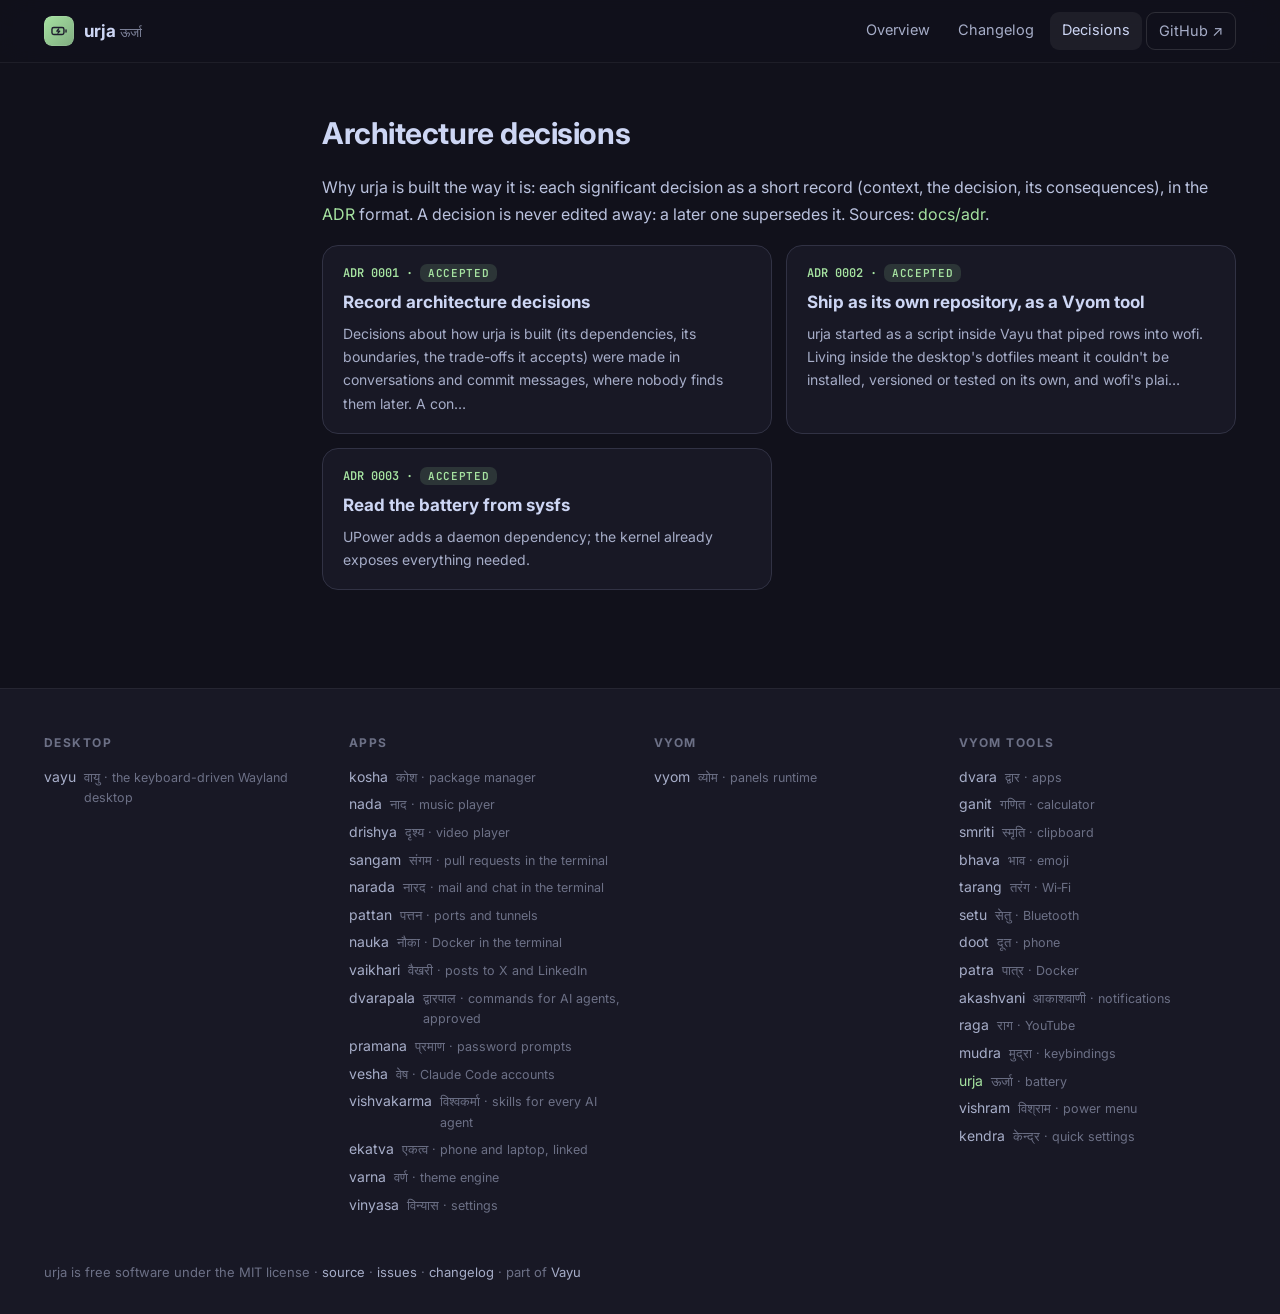
==== docs/adr/index.html @ 75c9372b "New names for five tools: akashvani, vishvakarma, dvarapala, narada, vaikhari suchana is akashvani, " ====
<!doctype html>
<html lang="en">
<head>
<meta charset="utf-8">
<meta name="viewport" content="width=device-width, initial-scale=1">
<title>Decisions · urja</title>
<meta name="description" content="Battery at a glance: charge ring, time left, power draw, health and cycles, power profile, a charge-limit reminder.">
<meta property="og:title" content="Decisions · urja">
<meta property="og:description" content="Battery at a glance: charge ring, time left, power draw, health and cycles, power profile, a charge-limit reminder.">
<meta name="theme-color" content="#11111b">
<link rel="icon" href="../assets/logo.svg" type="image/svg+xml">
<link rel="preconnect" href="https://fonts.googleapis.com">
<link href="https://fonts.googleapis.com/css2?family=Inter:wght@400;500;600;700;800&family=JetBrains+Mono:wght@400;600&display=swap" rel="stylesheet">
<link rel="stylesheet" href="../assets/site.css">
<style>:root{--accent:#a6e3a1;--glow:#a6e3a133}</style>
</head>
<body>
<header class="top"><div class="in">
<a class="brand" href="../index.html"><img src="../assets/logo.svg" alt=""><span>urja <small>ऊर्जा</small></span></a>
<nav><a href="../index.html" class="">Overview</a><a href="../changelog.html" class="">Changelog</a><a href="../adr/index.html" class="on hide">Decisions</a><a class="gh" href="https://github.com/Theyashsawarkar/urja">GitHub ↗</a></nav></div></header>

<div class="wrap"><aside class="toc"></aside><article>
<h2>Architecture decisions</h2><p>Why urja is built the way it is: each significant decision as a short record (context, the decision, its consequences), in the <a href="https://cognitect.com/blog/2011/11/15/documenting-architecture-decisions">ADR</a> format. A decision is never edited away: a later one supersedes it. Sources: <a href="https://github.com/Theyashsawarkar/urja/tree/main/docs/adr">docs/adr</a>.</p><div class="cards"><a class="card" href="0001-record-architecture-decisions.html"><div class="n">ADR 0001 · <span class="status accepted">Accepted</span></div><h3>Record architecture decisions</h3><p>Decisions about how urja is built (its dependencies, its boundaries, the trade-offs it accepts) were made in conversations and commit messages, where nobody finds them later. A con…</p></a><a class="card" href="0002-own-repository-as-a-vyom-tool.html"><div class="n">ADR 0002 · <span class="status accepted">Accepted</span></div><h3>Ship as its own repository, as a Vyom tool</h3><p>urja started as a script inside Vayu that piped rows into wofi. Living inside the desktop&#x27;s dotfiles meant it couldn&#x27;t be installed, versioned or tested on its own, and wofi&#x27;s plai…</p></a><a class="card" href="0003-sysfs-battery.html"><div class="n">ADR 0003 · <span class="status accepted">Accepted</span></div><h3>Read the battery from sysfs</h3><p>UPower adds a daemon dependency; the kernel already exposes everything needed.</p></a></div>
</article></div>
<footer><div class="in"><div><h4>Desktop</h4><a href="https://theyashsawarkar.github.io/vayu/" class="">vayu <span>वायु · the keyboard-driven Wayland desktop</span></a></div><div><h4>Apps</h4><a href="https://theyashsawarkar.github.io/kosha/" class="">kosha <span>कोश · package manager</span></a><a href="https://theyashsawarkar.github.io/nada/" class="">nada <span>नाद · music player</span></a><a href="https://theyashsawarkar.github.io/drishya/" class="">drishya <span>दृश्य · video player</span></a><a href="https://theyashsawarkar.github.io/sangam/" class="">sangam <span>संगम · pull requests in the terminal</span></a><a href="https://theyashsawarkar.github.io/narada/" class="">narada <span>नारद · mail and chat in the terminal</span></a><a href="https://theyashsawarkar.github.io/pattan/" class="">pattan <span>पत्तन · ports and tunnels</span></a><a href="https://theyashsawarkar.github.io/nauka/" class="">nauka <span>नौका · Docker in the terminal</span></a><a href="https://theyashsawarkar.github.io/vaikhari/" class="">vaikhari <span>वैखरी · posts to X and LinkedIn</span></a><a href="https://theyashsawarkar.github.io/dvarapala/" class="">dvarapala <span>द्वारपाल · commands for AI agents, approved</span></a><a href="https://theyashsawarkar.github.io/pramana/" class="">pramana <span>प्रमाण · password prompts</span></a><a href="https://theyashsawarkar.github.io/vesha/" class="">vesha <span>वेष · Claude Code accounts</span></a><a href="https://theyashsawarkar.github.io/vishvakarma/" class="">vishvakarma <span>विश्वकर्मा · skills for every AI agent</span></a><a href="https://theyashsawarkar.github.io/ekatva/" class="">ekatva <span>एकत्व · phone and laptop, linked</span></a><a href="https://theyashsawarkar.github.io/varna/" class="">varna <span>वर्ण · theme engine</span></a><a href="https://theyashsawarkar.github.io/vinyasa/" class="">vinyasa <span>विन्यास · settings</span></a></div><div><h4>Vyom</h4><a href="https://theyashsawarkar.github.io/vyom/" class="">vyom <span>व्योम · panels runtime</span></a></div><div><h4>Vyom tools</h4><a href="https://theyashsawarkar.github.io/dvara/" class="">dvara <span>द्वार · apps</span></a><a href="https://theyashsawarkar.github.io/ganit/" class="">ganit <span>गणित · calculator</span></a><a href="https://theyashsawarkar.github.io/smriti/" class="">smriti <span>स्मृति · clipboard</span></a><a href="https://theyashsawarkar.github.io/bhava/" class="">bhava <span>भाव · emoji</span></a><a href="https://theyashsawarkar.github.io/tarang/" class="">tarang <span>तरंग · Wi‑Fi</span></a><a href="https://theyashsawarkar.github.io/setu/" class="">setu <span>सेतु · Bluetooth</span></a><a href="https://theyashsawarkar.github.io/doot/" class="">doot <span>दूत · phone</span></a><a href="https://theyashsawarkar.github.io/patra/" class="">patra <span>पात्र · Docker</span></a><a href="https://theyashsawarkar.github.io/akashvani/" class="">akashvani <span>आकाशवाणी · notifications</span></a><a href="https://theyashsawarkar.github.io/raga/" class="">raga <span>राग · YouTube</span></a><a href="https://theyashsawarkar.github.io/mudra/" class="">mudra <span>मुद्रा · keybindings</span></a><a href="https://theyashsawarkar.github.io/urja/" class="me">urja <span>ऊर्जा · battery</span></a><a href="https://theyashsawarkar.github.io/vishram/" class="">vishram <span>विश्राम · power menu</span></a><a href="https://theyashsawarkar.github.io/kendra/" class="">kendra <span>केन्द्र · quick settings</span></a></div></div>
<div class="bottom">urja is free software under the MIT license · <a href="https://github.com/Theyashsawarkar/urja">source</a> · <a href="https://github.com/Theyashsawarkar/urja/issues">issues</a> · <a href="../changelog.html">changelog</a> · part of <a href="https://theyashsawarkar.github.io/vayu/">Vayu</a></div></footer>
<script>
document.querySelectorAll('pre.code').forEach(p=>{const b=document.createElement('button');b.className='copy';b.textContent='Copy';
b.onclick=()=>{navigator.clipboard.writeText(p.innerText.replace(/^Copy/,'')).then(()=>{b.textContent='Copied';setTimeout(()=>b.textContent='Copy',1200)})};p.appendChild(b)});
const links=[...document.querySelectorAll('.toc a')];if(links.length){const hs=links.map(a=>document.getElementById(a.hash.slice(1))).filter(Boolean);
const on=()=>{let cur=hs[0];for(const h of hs){if(h.getBoundingClientRect().top<120)cur=h}links.forEach(a=>a.classList.toggle('on',cur&&a.hash==='#'+cur.id))};
addEventListener('scroll',on,{passive:true});on()}
</script>
</body>
</html>
---- docs/assets/site.css ----
:root{--crust:#11111b;--mantle:#181825;--base:#1e1e2e;--s0:#313244;--s1:#45475a;--ov0:#6c7086;--ov1:#7f849c;
--sub0:#a6adc8;--sub1:#bac2de;--text:#cdd6f4;--mauve:#cba6f7;--green:#a6e3a1;--peach:#fab387;--red:#f38ba8;--blue:#89b4fa;
--ui:"Inter","Segoe UI",system-ui,sans-serif;--mono:"JetBrains Mono","JetBrainsMono Nerd Font",ui-monospace,monospace}
*{box-sizing:border-box}html{scroll-behavior:smooth;scroll-padding-top:76px}
body{margin:0;background:var(--crust);color:var(--text);font:16px/1.65 var(--ui);-webkit-font-smoothing:antialiased}
a{color:var(--accent);text-decoration:none}a:hover{text-decoration:underline}
code{font:.86em var(--mono);background:rgba(255,255,255,.06);border:1px solid rgba(255,255,255,.07);padding:.12em .4em;border-radius:6px;color:var(--sub1)}
img{max-width:100%;height:auto}
/* nav */
.top{position:sticky;top:0;z-index:20;backdrop-filter:blur(18px) saturate(1.4);-webkit-backdrop-filter:blur(18px) saturate(1.4);
background:rgba(17,17,27,.72);border-bottom:1px solid rgba(255,255,255,.06)}
.top .in{max-width:1240px;margin:0 auto;padding:12px 24px;display:flex;align-items:center;gap:22px}
.brand{display:flex;align-items:center;gap:10px;font-weight:700;font-size:17px;color:var(--text)}
.brand img{width:30px;height:30px;border-radius:8px}.brand small{font-weight:500;color:var(--ov1);font-size:13px}
.top nav{display:flex;gap:4px;margin-left:auto;flex-wrap:wrap}
.top nav a{color:var(--sub0);padding:6px 12px;border-radius:9px;font-size:14.5px}
.top nav a:hover,.top nav a.on{background:rgba(255,255,255,.06);color:var(--text);text-decoration:none}
.top nav a.gh{border:1px solid rgba(255,255,255,.12)}
/* hero */
.hero{position:relative;overflow:hidden;border-bottom:1px solid rgba(255,255,255,.05)}
.hero:before{content:"";position:absolute;inset:-40% -10% auto;height:640px;
background:radial-gradient(600px 300px at 20% 30%,var(--glow),transparent 70%),radial-gradient(500px 300px at 85% 10%,rgba(137,180,250,.18),transparent 70%);pointer-events:none}
.hero .in{position:relative;max-width:1240px;margin:0 auto;padding:72px 24px 56px;display:grid;grid-template-columns:minmax(0,1fr) auto;gap:40px;align-items:center}
.eyebrow{font:600 13px var(--mono);letter-spacing:.14em;text-transform:uppercase;color:var(--accent)}
.hero h1{font-size:clamp(40px,6vw,64px);line-height:1.04;margin:12px 0 6px;letter-spacing:-.03em}
.hero .sa{font-size:22px;color:var(--accent);margin-bottom:18px}.hero .sa span{color:var(--ov1)}
.hero p.lead{font-size:19px;color:var(--sub0);max-width:720px;margin:0 0 26px}
.cta{display:flex;gap:10px;flex-wrap:wrap}
.btn{display:inline-flex;align-items:center;gap:8px;padding:11px 18px;border-radius:12px;font-weight:600;font-size:15px;border:1px solid rgba(255,255,255,.12);color:var(--text);background:rgba(255,255,255,.04)}
.btn:hover{text-decoration:none;background:rgba(255,255,255,.08)}
.btn.primary{background:var(--accent);color:var(--crust);border-color:transparent}.btn.primary:hover{filter:brightness(1.06)}
.hero .logo{width:180px;height:180px;filter:drop-shadow(0 24px 48px var(--glow))}
.meta{display:flex;gap:18px;flex-wrap:wrap;margin-top:22px;color:var(--ov1);font-size:14px}.meta b{color:var(--sub1);font-weight:600}
/* layout */
.wrap{max-width:1240px;margin:0 auto;padding:40px 24px 80px;display:grid;grid-template-columns:230px minmax(0,1fr);gap:48px}
.toc{position:sticky;top:84px;align-self:start;max-height:calc(100vh - 100px);overflow:auto;font-size:14px;padding-right:6px}
.toc b{display:block;font-size:11.5px;letter-spacing:.12em;text-transform:uppercase;color:var(--ov0);margin:0 0 10px}
.toc a{display:block;color:var(--sub0);padding:4px 10px;border-left:2px solid var(--s0)}
.toc a.l3{padding-left:22px;font-size:13px;color:var(--ov1)}
.toc a:hover,.toc a.on{color:var(--text);border-left-color:var(--accent);text-decoration:none}
article{min-width:0}
article h2{font-size:30px;letter-spacing:-.015em;margin:56px 0 14px;padding-top:6px}
article h2:first-child{margin-top:0}
article h3{font-size:20px;margin:34px 0 10px}article h4{font-size:16px;margin:24px 0 8px;color:var(--sub1)}
article p,article li{color:var(--sub1)}
article .anchor{opacity:0;margin-left:-22px;width:22px;display:inline-block;color:var(--ov0)}
article h2:hover .anchor,article h3:hover .anchor{opacity:1;text-decoration:none}
article ul,article ol{padding-left:22px}article li{margin:5px 0}
article img{border-radius:14px;border:1px solid rgba(255,255,255,.07)}
article p[align=center]{text-align:center}article p[align=center] img{margin:6px 0}
article blockquote{margin:22px 0;padding:14px 20px;border-left:3px solid var(--accent);background:rgba(255,255,255,.03);border-radius:0 12px 12px 0}
article blockquote p{margin:0;color:var(--sub0);font-style:italic}
pre.code{position:relative;background:var(--mantle);border:1px solid var(--s0);border-radius:14px;padding:16px 18px;overflow:auto;font:13.5px/1.6 var(--mono);color:var(--sub1)}
pre.code code{background:none;border:0;padding:0;font-size:inherit;color:inherit}
pre.code .copy{position:absolute;top:8px;right:8px;font:600 11px var(--ui);padding:4px 9px;border-radius:7px;border:1px solid var(--s1);background:var(--base);color:var(--sub0);cursor:pointer;opacity:0;transition:.15s}
pre.code:hover .copy{opacity:1}
.table{overflow:auto;margin:16px 0;border:1px solid var(--s0);border-radius:14px}
table{border-collapse:collapse;width:100%;font-size:14.5px}
th{text-align:left;background:var(--mantle);color:var(--sub1);font-weight:600;padding:10px 14px;border-bottom:1px solid var(--s0)}
td{padding:9px 14px;border-bottom:1px solid rgba(49,50,68,.6);color:var(--sub1);vertical-align:top}tr:last-child td{border-bottom:0}
td code{white-space:nowrap}
/* changelog */
.release{position:relative;padding:0 0 8px 28px;border-left:2px solid var(--s0);margin-left:6px}
.release:before{content:"";position:absolute;left:-7px;top:10px;width:12px;height:12px;border-radius:50%;background:var(--accent);box-shadow:0 0 0 4px var(--crust)}
.release h2{margin-top:0;font-size:24px}.release h2 .date{font:500 14px var(--mono);color:var(--ov1);margin-left:10px}
.release .tag{font:600 12px var(--mono);padding:2px 8px;border-radius:7px;background:rgba(255,255,255,.06);color:var(--accent);margin-left:8px;vertical-align:3px}
/* adr */
.cards{display:grid;grid-template-columns:repeat(auto-fill,minmax(300px,1fr));gap:14px;margin:18px 0}
.card{display:block;background:var(--mantle);border:1px solid var(--s0);border-radius:16px;padding:18px 20px;color:var(--text)}
.card:hover{border-color:var(--accent);text-decoration:none;transform:translateY(-1px)}
.card .n{font:600 12px var(--mono);color:var(--accent)}.card h3{margin:6px 0 6px;font-size:17px}.card p{margin:0;color:var(--sub0);font-size:14px}
.status{display:inline-block;font:600 11px var(--mono);padding:2px 8px;border-radius:7px;background:rgba(166,227,161,.14);color:var(--green);text-transform:uppercase;letter-spacing:.06em}
.status.superseded,.status.deprecated{background:rgba(250,179,135,.14);color:var(--peach)}.status.proposed{background:rgba(137,180,250,.14);color:var(--blue)}
/* footer */
footer{border-top:1px solid rgba(255,255,255,.06);background:var(--mantle)}
footer .in{max-width:1240px;margin:0 auto;padding:44px 24px;display:grid;grid-template-columns:repeat(auto-fit,minmax(200px,1fr));gap:28px}
footer h4{margin:0 0 10px;font-size:12px;letter-spacing:.12em;text-transform:uppercase;color:var(--ov0)}
footer a{display:flex;gap:8px;align-items:baseline;color:var(--sub0);font-size:14px;padding:2px 0}footer a span{color:var(--ov0);font-size:12.5px}
footer a.me{color:var(--accent)}
footer .bottom{max-width:1240px;margin:0 auto;padding:0 24px 30px;color:var(--ov0);font-size:13px}
footer .bottom a{display:inline;padding:0;font-size:13px}
@media(max-width:900px){.wrap{grid-template-columns:1fr}.toc{display:none}.hero .in{grid-template-columns:1fr}.hero .logo{width:110px;height:110px;order:-1}
.top nav a:not(.gh){padding:6px 8px}}
@media(max-width:560px){.top nav a.hide{display:none}.hero .in{padding:44px 16px 36px}.wrap{padding:28px 16px 60px}}
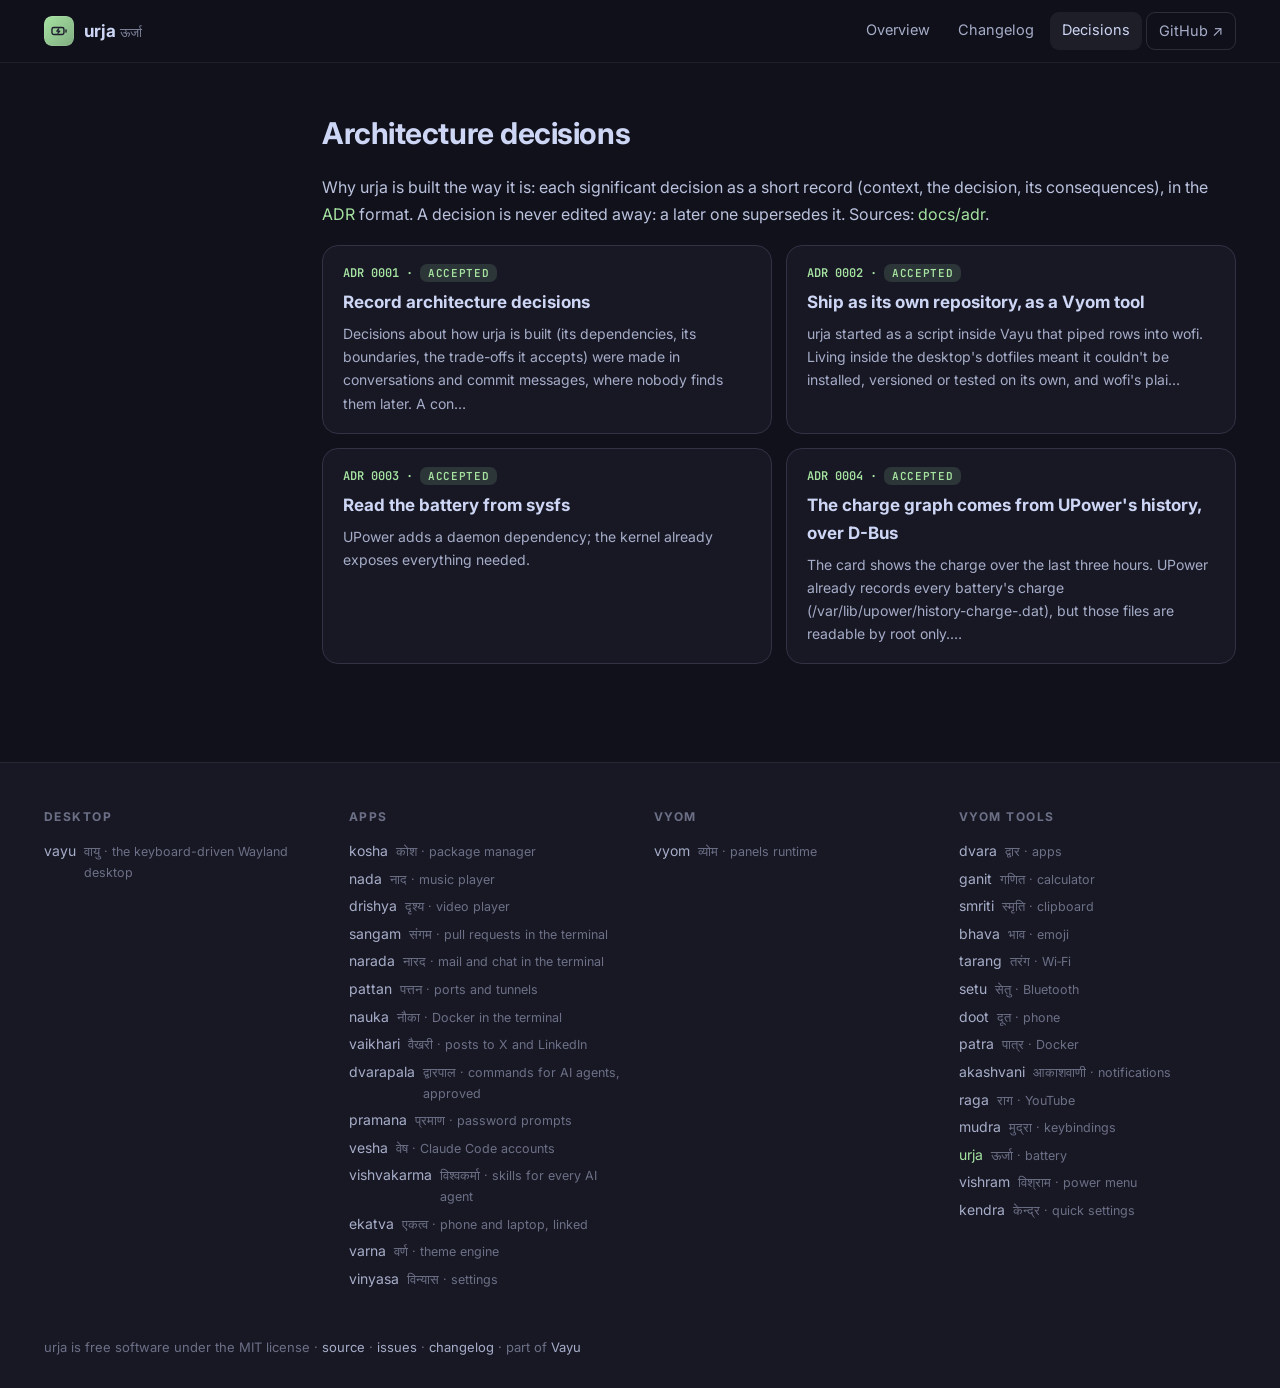
==== commit e3f846b6: "v0.2.0: redesign for Vyom 0.6.0 - **Time to full or time left is the headline**, next to a bigger ch" ====
--- a/docs/adr/index.html
+++ b/docs/adr/index.html
@@ -20,7 +20,7 @@
 <nav><a href="../index.html" class="">Overview</a><a href="../changelog.html" class="">Changelog</a><a href="../adr/index.html" class="on hide">Decisions</a><a class="gh" href="https://github.com/Theyashsawarkar/urja">GitHub ↗</a></nav></div></header>
 
 <div class="wrap"><aside class="toc"></aside><article>
-<h2>Architecture decisions</h2><p>Why urja is built the way it is: each significant decision as a short record (context, the decision, its consequences), in the <a href="https://cognitect.com/blog/2011/11/15/documenting-architecture-decisions">ADR</a> format. A decision is never edited away: a later one supersedes it. Sources: <a href="https://github.com/Theyashsawarkar/urja/tree/main/docs/adr">docs/adr</a>.</p><div class="cards"><a class="card" href="0001-record-architecture-decisions.html"><div class="n">ADR 0001 · <span class="status accepted">Accepted</span></div><h3>Record architecture decisions</h3><p>Decisions about how urja is built (its dependencies, its boundaries, the trade-offs it accepts) were made in conversations and commit messages, where nobody finds them later. A con…</p></a><a class="card" href="0002-own-repository-as-a-vyom-tool.html"><div class="n">ADR 0002 · <span class="status accepted">Accepted</span></div><h3>Ship as its own repository, as a Vyom tool</h3><p>urja started as a script inside Vayu that piped rows into wofi. Living inside the desktop&#x27;s dotfiles meant it couldn&#x27;t be installed, versioned or tested on its own, and wofi&#x27;s plai…</p></a><a class="card" href="0003-sysfs-battery.html"><div class="n">ADR 0003 · <span class="status accepted">Accepted</span></div><h3>Read the battery from sysfs</h3><p>UPower adds a daemon dependency; the kernel already exposes everything needed.</p></a></div>
+<h2>Architecture decisions</h2><p>Why urja is built the way it is: each significant decision as a short record (context, the decision, its consequences), in the <a href="https://cognitect.com/blog/2011/11/15/documenting-architecture-decisions">ADR</a> format. A decision is never edited away: a later one supersedes it. Sources: <a href="https://github.com/Theyashsawarkar/urja/tree/main/docs/adr">docs/adr</a>.</p><div class="cards"><a class="card" href="0001-record-architecture-decisions.html"><div class="n">ADR 0001 · <span class="status accepted">Accepted</span></div><h3>Record architecture decisions</h3><p>Decisions about how urja is built (its dependencies, its boundaries, the trade-offs it accepts) were made in conversations and commit messages, where nobody finds them later. A con…</p></a><a class="card" href="0002-own-repository-as-a-vyom-tool.html"><div class="n">ADR 0002 · <span class="status accepted">Accepted</span></div><h3>Ship as its own repository, as a Vyom tool</h3><p>urja started as a script inside Vayu that piped rows into wofi. Living inside the desktop&#x27;s dotfiles meant it couldn&#x27;t be installed, versioned or tested on its own, and wofi&#x27;s plai…</p></a><a class="card" href="0003-sysfs-battery.html"><div class="n">ADR 0003 · <span class="status accepted">Accepted</span></div><h3>Read the battery from sysfs</h3><p>UPower adds a daemon dependency; the kernel already exposes everything needed.</p></a><a class="card" href="0004-charge-history-from-upower.html"><div class="n">ADR 0004 · <span class="status accepted">Accepted</span></div><h3>The charge graph comes from UPower&#x27;s history, over D-Bus</h3><p>The card shows the charge over the last three hours. UPower already records every battery&#x27;s charge (/var/lib/upower/history-charge-.dat), but those files are readable by root only.…</p></a></div>
 </article></div>
 <footer><div class="in"><div><h4>Desktop</h4><a href="https://theyashsawarkar.github.io/vayu/" class="">vayu <span>वायु · the keyboard-driven Wayland desktop</span></a></div><div><h4>Apps</h4><a href="https://theyashsawarkar.github.io/kosha/" class="">kosha <span>कोश · package manager</span></a><a href="https://theyashsawarkar.github.io/nada/" class="">nada <span>नाद · music player</span></a><a href="https://theyashsawarkar.github.io/drishya/" class="">drishya <span>दृश्य · video player</span></a><a href="https://theyashsawarkar.github.io/sangam/" class="">sangam <span>संगम · pull requests in the terminal</span></a><a href="https://theyashsawarkar.github.io/narada/" class="">narada <span>नारद · mail and chat in the terminal</span></a><a href="https://theyashsawarkar.github.io/pattan/" class="">pattan <span>पत्तन · ports and tunnels</span></a><a href="https://theyashsawarkar.github.io/nauka/" class="">nauka <span>नौका · Docker in the terminal</span></a><a href="https://theyashsawarkar.github.io/vaikhari/" class="">vaikhari <span>वैखरी · posts to X and LinkedIn</span></a><a href="https://theyashsawarkar.github.io/dvarapala/" class="">dvarapala <span>द्वारपाल · commands for AI agents, approved</span></a><a href="https://theyashsawarkar.github.io/pramana/" class="">pramana <span>प्रमाण · password prompts</span></a><a href="https://theyashsawarkar.github.io/vesha/" class="">vesha <span>वेष · Claude Code accounts</span></a><a href="https://theyashsawarkar.github.io/vishvakarma/" class="">vishvakarma <span>विश्वकर्मा · skills for every AI agent</span></a><a href="https://theyashsawarkar.github.io/ekatva/" class="">ekatva <span>एकत्व · phone and laptop, linked</span></a><a href="https://theyashsawarkar.github.io/varna/" class="">varna <span>वर्ण · theme engine</span></a><a href="https://theyashsawarkar.github.io/vinyasa/" class="">vinyasa <span>विन्यास · settings</span></a></div><div><h4>Vyom</h4><a href="https://theyashsawarkar.github.io/vyom/" class="">vyom <span>व्योम · panels runtime</span></a></div><div><h4>Vyom tools</h4><a href="https://theyashsawarkar.github.io/dvara/" class="">dvara <span>द्वार · apps</span></a><a href="https://theyashsawarkar.github.io/ganit/" class="">ganit <span>गणित · calculator</span></a><a href="https://theyashsawarkar.github.io/smriti/" class="">smriti <span>स्मृति · clipboard</span></a><a href="https://theyashsawarkar.github.io/bhava/" class="">bhava <span>भाव · emoji</span></a><a href="https://theyashsawarkar.github.io/tarang/" class="">tarang <span>तरंग · Wi‑Fi</span></a><a href="https://theyashsawarkar.github.io/setu/" class="">setu <span>सेतु · Bluetooth</span></a><a href="https://theyashsawarkar.github.io/doot/" class="">doot <span>दूत · phone</span></a><a href="https://theyashsawarkar.github.io/patra/" class="">patra <span>पात्र · Docker</span></a><a href="https://theyashsawarkar.github.io/akashvani/" class="">akashvani <span>आकाशवाणी · notifications</span></a><a href="https://theyashsawarkar.github.io/raga/" class="">raga <span>राग · YouTube</span></a><a href="https://theyashsawarkar.github.io/mudra/" class="">mudra <span>मुद्रा · keybindings</span></a><a href="https://theyashsawarkar.github.io/urja/" class="me">urja <span>ऊर्जा · battery</span></a><a href="https://theyashsawarkar.github.io/vishram/" class="">vishram <span>विश्राम · power menu</span></a><a href="https://theyashsawarkar.github.io/kendra/" class="">kendra <span>केन्द्र · quick settings</span></a></div></div>
 <div class="bottom">urja is free software under the MIT license · <a href="https://github.com/Theyashsawarkar/urja">source</a> · <a href="https://github.com/Theyashsawarkar/urja/issues">issues</a> · <a href="../changelog.html">changelog</a> · part of <a href="https://theyashsawarkar.github.io/vayu/">Vayu</a></div></footer>
--- a/docs/assets/site.css
+++ b/docs/assets/site.css
@@ -24,6 +24,7 @@
 .eyebrow{font:600 13px var(--mono);letter-spacing:.14em;text-transform:uppercase;color:var(--accent)}
 .hero h1{font-size:clamp(40px,6vw,64px);line-height:1.04;margin:12px 0 6px;letter-spacing:-.03em}
 .hero .sa{font-size:22px;color:var(--accent);margin-bottom:18px}.hero .sa span{color:var(--ov1)}
+.hero .shloka{margin:0 0 26px;padding-left:16px;border-left:3px solid var(--accent);max-width:720px}.hero .shloka p{margin:0 0 6px;font-size:18px;line-height:1.6;color:var(--text)}.hero .shloka figcaption{font-size:14px;color:var(--sub0)}.hero .shloka cite{color:var(--ov1);font-style:normal;white-space:nowrap}
 .hero p.lead{font-size:19px;color:var(--sub0);max-width:720px;margin:0 0 26px}
 .cta{display:flex;gap:10px;flex-wrap:wrap}
 .btn{display:inline-flex;align-items:center;gap:8px;padding:11px 18px;border-radius:12px;font-weight:600;font-size:15px;border:1px solid rgba(255,255,255,.12);color:var(--text);background:rgba(255,255,255,.04)}
@@ -48,7 +49,7 @@
 article ul,article ol{padding-left:22px}article li{margin:5px 0}
 article img{border-radius:14px;border:1px solid rgba(255,255,255,.07)}
 article p[align=center]{text-align:center}article p[align=center] img{margin:6px 0}
-article blockquote{margin:22px 0;padding:14px 20px;border-left:3px solid var(--accent);background:rgba(255,255,255,.03);border-radius:0 12px 12px 0}
+article blockquote{margin:22px 0;padding:14px 20px;border-left:3px solid var(--accent);background:rgba(255,255,255,.03);border-radius:12px}
 article blockquote p{margin:0;color:var(--sub0);font-style:italic}
 pre.code{position:relative;background:var(--mantle);border:1px solid var(--s0);border-radius:14px;padding:16px 18px;overflow:auto;font:13.5px/1.6 var(--mono);color:var(--sub1)}
 pre.code code{background:none;border:0;padding:0;font-size:inherit;color:inherit}
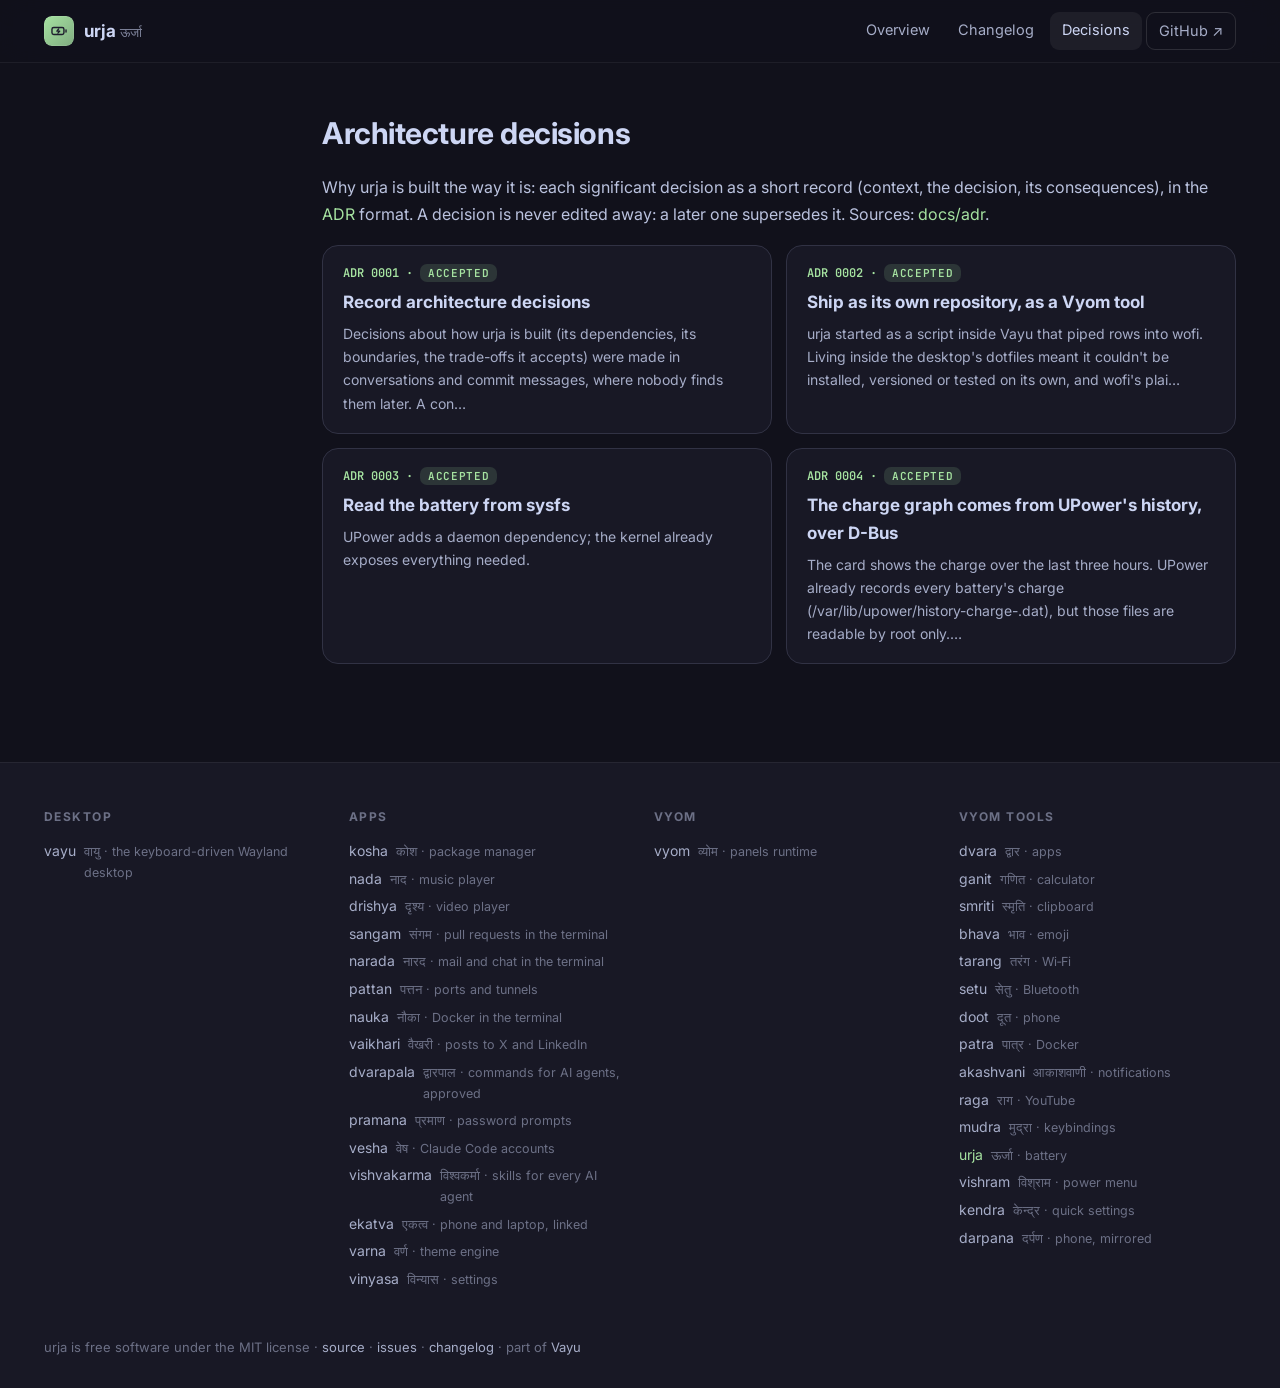
==== commit 41aee8a6: "Website: Darpaṇa joins the family list Co-Authored-By: Claude Opus 5.5 <noreply@anthropic.com>" ====
--- a/docs/adr/index.html
+++ b/docs/adr/index.html
@@ -22,7 +22,7 @@
 <div class="wrap"><aside class="toc"></aside><article>
 <h2>Architecture decisions</h2><p>Why urja is built the way it is: each significant decision as a short record (context, the decision, its consequences), in the <a href="https://cognitect.com/blog/2011/11/15/documenting-architecture-decisions">ADR</a> format. A decision is never edited away: a later one supersedes it. Sources: <a href="https://github.com/Theyashsawarkar/urja/tree/main/docs/adr">docs/adr</a>.</p><div class="cards"><a class="card" href="0001-record-architecture-decisions.html"><div class="n">ADR 0001 · <span class="status accepted">Accepted</span></div><h3>Record architecture decisions</h3><p>Decisions about how urja is built (its dependencies, its boundaries, the trade-offs it accepts) were made in conversations and commit messages, where nobody finds them later. A con…</p></a><a class="card" href="0002-own-repository-as-a-vyom-tool.html"><div class="n">ADR 0002 · <span class="status accepted">Accepted</span></div><h3>Ship as its own repository, as a Vyom tool</h3><p>urja started as a script inside Vayu that piped rows into wofi. Living inside the desktop&#x27;s dotfiles meant it couldn&#x27;t be installed, versioned or tested on its own, and wofi&#x27;s plai…</p></a><a class="card" href="0003-sysfs-battery.html"><div class="n">ADR 0003 · <span class="status accepted">Accepted</span></div><h3>Read the battery from sysfs</h3><p>UPower adds a daemon dependency; the kernel already exposes everything needed.</p></a><a class="card" href="0004-charge-history-from-upower.html"><div class="n">ADR 0004 · <span class="status accepted">Accepted</span></div><h3>The charge graph comes from UPower&#x27;s history, over D-Bus</h3><p>The card shows the charge over the last three hours. UPower already records every battery&#x27;s charge (/var/lib/upower/history-charge-.dat), but those files are readable by root only.…</p></a></div>
 </article></div>
-<footer><div class="in"><div><h4>Desktop</h4><a href="https://theyashsawarkar.github.io/vayu/" class="">vayu <span>वायु · the keyboard-driven Wayland desktop</span></a></div><div><h4>Apps</h4><a href="https://theyashsawarkar.github.io/kosha/" class="">kosha <span>कोश · package manager</span></a><a href="https://theyashsawarkar.github.io/nada/" class="">nada <span>नाद · music player</span></a><a href="https://theyashsawarkar.github.io/drishya/" class="">drishya <span>दृश्य · video player</span></a><a href="https://theyashsawarkar.github.io/sangam/" class="">sangam <span>संगम · pull requests in the terminal</span></a><a href="https://theyashsawarkar.github.io/narada/" class="">narada <span>नारद · mail and chat in the terminal</span></a><a href="https://theyashsawarkar.github.io/pattan/" class="">pattan <span>पत्तन · ports and tunnels</span></a><a href="https://theyashsawarkar.github.io/nauka/" class="">nauka <span>नौका · Docker in the terminal</span></a><a href="https://theyashsawarkar.github.io/vaikhari/" class="">vaikhari <span>वैखरी · posts to X and LinkedIn</span></a><a href="https://theyashsawarkar.github.io/dvarapala/" class="">dvarapala <span>द्वारपाल · commands for AI agents, approved</span></a><a href="https://theyashsawarkar.github.io/pramana/" class="">pramana <span>प्रमाण · password prompts</span></a><a href="https://theyashsawarkar.github.io/vesha/" class="">vesha <span>वेष · Claude Code accounts</span></a><a href="https://theyashsawarkar.github.io/vishvakarma/" class="">vishvakarma <span>विश्वकर्मा · skills for every AI agent</span></a><a href="https://theyashsawarkar.github.io/ekatva/" class="">ekatva <span>एकत्व · phone and laptop, linked</span></a><a href="https://theyashsawarkar.github.io/varna/" class="">varna <span>वर्ण · theme engine</span></a><a href="https://theyashsawarkar.github.io/vinyasa/" class="">vinyasa <span>विन्यास · settings</span></a></div><div><h4>Vyom</h4><a href="https://theyashsawarkar.github.io/vyom/" class="">vyom <span>व्योम · panels runtime</span></a></div><div><h4>Vyom tools</h4><a href="https://theyashsawarkar.github.io/dvara/" class="">dvara <span>द्वार · apps</span></a><a href="https://theyashsawarkar.github.io/ganit/" class="">ganit <span>गणित · calculator</span></a><a href="https://theyashsawarkar.github.io/smriti/" class="">smriti <span>स्मृति · clipboard</span></a><a href="https://theyashsawarkar.github.io/bhava/" class="">bhava <span>भाव · emoji</span></a><a href="https://theyashsawarkar.github.io/tarang/" class="">tarang <span>तरंग · Wi‑Fi</span></a><a href="https://theyashsawarkar.github.io/setu/" class="">setu <span>सेतु · Bluetooth</span></a><a href="https://theyashsawarkar.github.io/doot/" class="">doot <span>दूत · phone</span></a><a href="https://theyashsawarkar.github.io/patra/" class="">patra <span>पात्र · Docker</span></a><a href="https://theyashsawarkar.github.io/akashvani/" class="">akashvani <span>आकाशवाणी · notifications</span></a><a href="https://theyashsawarkar.github.io/raga/" class="">raga <span>राग · YouTube</span></a><a href="https://theyashsawarkar.github.io/mudra/" class="">mudra <span>मुद्रा · keybindings</span></a><a href="https://theyashsawarkar.github.io/urja/" class="me">urja <span>ऊर्जा · battery</span></a><a href="https://theyashsawarkar.github.io/vishram/" class="">vishram <span>विश्राम · power menu</span></a><a href="https://theyashsawarkar.github.io/kendra/" class="">kendra <span>केन्द्र · quick settings</span></a></div></div>
+<footer><div class="in"><div><h4>Desktop</h4><a href="https://theyashsawarkar.github.io/vayu/" class="">vayu <span>वायु · the keyboard-driven Wayland desktop</span></a></div><div><h4>Apps</h4><a href="https://theyashsawarkar.github.io/kosha/" class="">kosha <span>कोश · package manager</span></a><a href="https://theyashsawarkar.github.io/nada/" class="">nada <span>नाद · music player</span></a><a href="https://theyashsawarkar.github.io/drishya/" class="">drishya <span>दृश्य · video player</span></a><a href="https://theyashsawarkar.github.io/sangam/" class="">sangam <span>संगम · pull requests in the terminal</span></a><a href="https://theyashsawarkar.github.io/narada/" class="">narada <span>नारद · mail and chat in the terminal</span></a><a href="https://theyashsawarkar.github.io/pattan/" class="">pattan <span>पत्तन · ports and tunnels</span></a><a href="https://theyashsawarkar.github.io/nauka/" class="">nauka <span>नौका · Docker in the terminal</span></a><a href="https://theyashsawarkar.github.io/vaikhari/" class="">vaikhari <span>वैखरी · posts to X and LinkedIn</span></a><a href="https://theyashsawarkar.github.io/dvarapala/" class="">dvarapala <span>द्वारपाल · commands for AI agents, approved</span></a><a href="https://theyashsawarkar.github.io/pramana/" class="">pramana <span>प्रमाण · password prompts</span></a><a href="https://theyashsawarkar.github.io/vesha/" class="">vesha <span>वेष · Claude Code accounts</span></a><a href="https://theyashsawarkar.github.io/vishvakarma/" class="">vishvakarma <span>विश्वकर्मा · skills for every AI agent</span></a><a href="https://theyashsawarkar.github.io/ekatva/" class="">ekatva <span>एकत्व · phone and laptop, linked</span></a><a href="https://theyashsawarkar.github.io/varna/" class="">varna <span>वर्ण · theme engine</span></a><a href="https://theyashsawarkar.github.io/vinyasa/" class="">vinyasa <span>विन्यास · settings</span></a></div><div><h4>Vyom</h4><a href="https://theyashsawarkar.github.io/vyom/" class="">vyom <span>व्योम · panels runtime</span></a></div><div><h4>Vyom tools</h4><a href="https://theyashsawarkar.github.io/dvara/" class="">dvara <span>द्वार · apps</span></a><a href="https://theyashsawarkar.github.io/ganit/" class="">ganit <span>गणित · calculator</span></a><a href="https://theyashsawarkar.github.io/smriti/" class="">smriti <span>स्मृति · clipboard</span></a><a href="https://theyashsawarkar.github.io/bhava/" class="">bhava <span>भाव · emoji</span></a><a href="https://theyashsawarkar.github.io/tarang/" class="">tarang <span>तरंग · Wi‑Fi</span></a><a href="https://theyashsawarkar.github.io/setu/" class="">setu <span>सेतु · Bluetooth</span></a><a href="https://theyashsawarkar.github.io/doot/" class="">doot <span>दूत · phone</span></a><a href="https://theyashsawarkar.github.io/patra/" class="">patra <span>पात्र · Docker</span></a><a href="https://theyashsawarkar.github.io/akashvani/" class="">akashvani <span>आकाशवाणी · notifications</span></a><a href="https://theyashsawarkar.github.io/raga/" class="">raga <span>राग · YouTube</span></a><a href="https://theyashsawarkar.github.io/mudra/" class="">mudra <span>मुद्रा · keybindings</span></a><a href="https://theyashsawarkar.github.io/urja/" class="me">urja <span>ऊर्जा · battery</span></a><a href="https://theyashsawarkar.github.io/vishram/" class="">vishram <span>विश्राम · power menu</span></a><a href="https://theyashsawarkar.github.io/kendra/" class="">kendra <span>केन्द्र · quick settings</span></a><a href="https://theyashsawarkar.github.io/darpana/" class="">darpana <span>दर्पण · phone, mirrored</span></a></div></div>
 <div class="bottom">urja is free software under the MIT license · <a href="https://github.com/Theyashsawarkar/urja">source</a> · <a href="https://github.com/Theyashsawarkar/urja/issues">issues</a> · <a href="../changelog.html">changelog</a> · part of <a href="https://theyashsawarkar.github.io/vayu/">Vayu</a></div></footer>
 <script>
 document.querySelectorAll('pre.code').forEach(p=>{const b=document.createElement('button');b.className='copy';b.textContent='Copy';
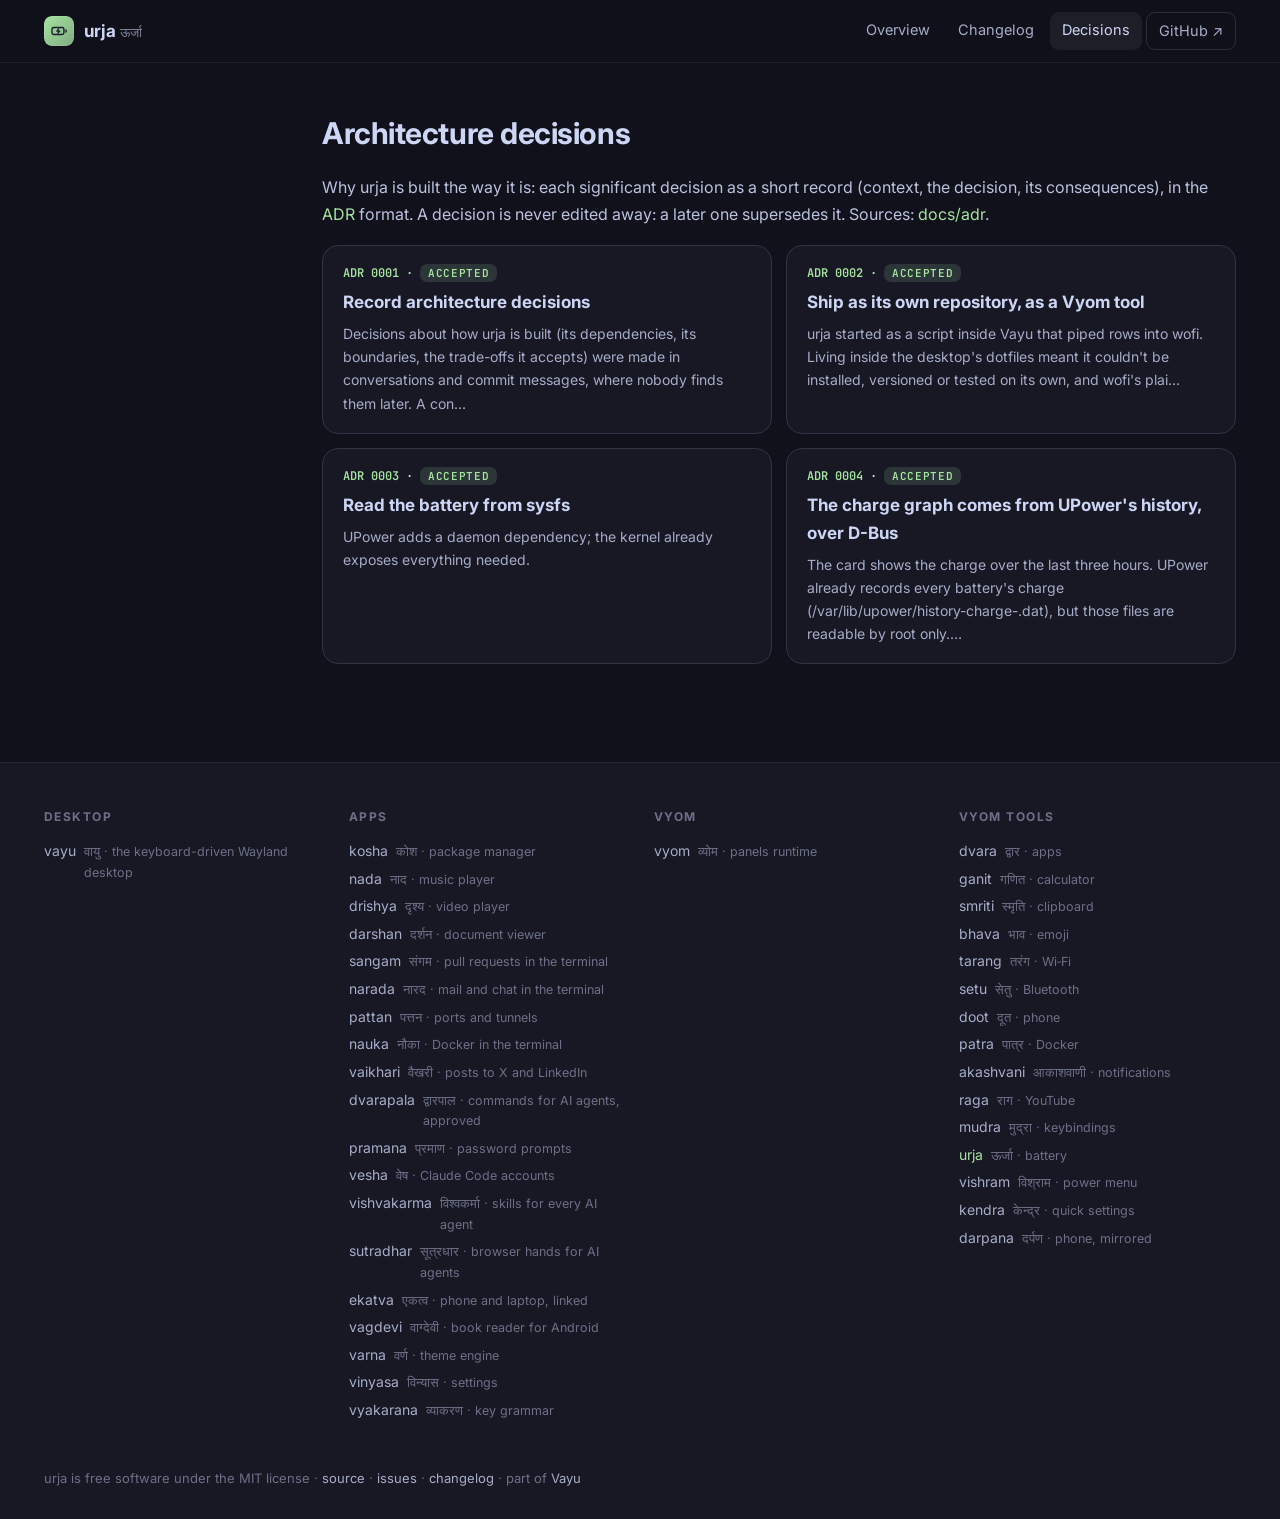
==== commit ae5032be: "The website moves to urja.theyashsawarkar.dev Every Vayu tool's site now has its own address on they" ====
--- a/docs/adr/index.html
+++ b/docs/adr/index.html
@@ -22,8 +22,8 @@
 <div class="wrap"><aside class="toc"></aside><article>
 <h2>Architecture decisions</h2><p>Why urja is built the way it is: each significant decision as a short record (context, the decision, its consequences), in the <a href="https://cognitect.com/blog/2011/11/15/documenting-architecture-decisions">ADR</a> format. A decision is never edited away: a later one supersedes it. Sources: <a href="https://github.com/Theyashsawarkar/urja/tree/main/docs/adr">docs/adr</a>.</p><div class="cards"><a class="card" href="0001-record-architecture-decisions.html"><div class="n">ADR 0001 · <span class="status accepted">Accepted</span></div><h3>Record architecture decisions</h3><p>Decisions about how urja is built (its dependencies, its boundaries, the trade-offs it accepts) were made in conversations and commit messages, where nobody finds them later. A con…</p></a><a class="card" href="0002-own-repository-as-a-vyom-tool.html"><div class="n">ADR 0002 · <span class="status accepted">Accepted</span></div><h3>Ship as its own repository, as a Vyom tool</h3><p>urja started as a script inside Vayu that piped rows into wofi. Living inside the desktop&#x27;s dotfiles meant it couldn&#x27;t be installed, versioned or tested on its own, and wofi&#x27;s plai…</p></a><a class="card" href="0003-sysfs-battery.html"><div class="n">ADR 0003 · <span class="status accepted">Accepted</span></div><h3>Read the battery from sysfs</h3><p>UPower adds a daemon dependency; the kernel already exposes everything needed.</p></a><a class="card" href="0004-charge-history-from-upower.html"><div class="n">ADR 0004 · <span class="status accepted">Accepted</span></div><h3>The charge graph comes from UPower&#x27;s history, over D-Bus</h3><p>The card shows the charge over the last three hours. UPower already records every battery&#x27;s charge (/var/lib/upower/history-charge-.dat), but those files are readable by root only.…</p></a></div>
 </article></div>
-<footer><div class="in"><div><h4>Desktop</h4><a href="https://theyashsawarkar.github.io/vayu/" class="">vayu <span>वायु · the keyboard-driven Wayland desktop</span></a></div><div><h4>Apps</h4><a href="https://theyashsawarkar.github.io/kosha/" class="">kosha <span>कोश · package manager</span></a><a href="https://theyashsawarkar.github.io/nada/" class="">nada <span>नाद · music player</span></a><a href="https://theyashsawarkar.github.io/drishya/" class="">drishya <span>दृश्य · video player</span></a><a href="https://theyashsawarkar.github.io/sangam/" class="">sangam <span>संगम · pull requests in the terminal</span></a><a href="https://theyashsawarkar.github.io/narada/" class="">narada <span>नारद · mail and chat in the terminal</span></a><a href="https://theyashsawarkar.github.io/pattan/" class="">pattan <span>पत्तन · ports and tunnels</span></a><a href="https://theyashsawarkar.github.io/nauka/" class="">nauka <span>नौका · Docker in the terminal</span></a><a href="https://theyashsawarkar.github.io/vaikhari/" class="">vaikhari <span>वैखरी · posts to X and LinkedIn</span></a><a href="https://theyashsawarkar.github.io/dvarapala/" class="">dvarapala <span>द्वारपाल · commands for AI agents, approved</span></a><a href="https://theyashsawarkar.github.io/pramana/" class="">pramana <span>प्रमाण · password prompts</span></a><a href="https://theyashsawarkar.github.io/vesha/" class="">vesha <span>वेष · Claude Code accounts</span></a><a href="https://theyashsawarkar.github.io/vishvakarma/" class="">vishvakarma <span>विश्वकर्मा · skills for every AI agent</span></a><a href="https://theyashsawarkar.github.io/ekatva/" class="">ekatva <span>एकत्व · phone and laptop, linked</span></a><a href="https://theyashsawarkar.github.io/varna/" class="">varna <span>वर्ण · theme engine</span></a><a href="https://theyashsawarkar.github.io/vinyasa/" class="">vinyasa <span>विन्यास · settings</span></a></div><div><h4>Vyom</h4><a href="https://theyashsawarkar.github.io/vyom/" class="">vyom <span>व्योम · panels runtime</span></a></div><div><h4>Vyom tools</h4><a href="https://theyashsawarkar.github.io/dvara/" class="">dvara <span>द्वार · apps</span></a><a href="https://theyashsawarkar.github.io/ganit/" class="">ganit <span>गणित · calculator</span></a><a href="https://theyashsawarkar.github.io/smriti/" class="">smriti <span>स्मृति · clipboard</span></a><a href="https://theyashsawarkar.github.io/bhava/" class="">bhava <span>भाव · emoji</span></a><a href="https://theyashsawarkar.github.io/tarang/" class="">tarang <span>तरंग · Wi‑Fi</span></a><a href="https://theyashsawarkar.github.io/setu/" class="">setu <span>सेतु · Bluetooth</span></a><a href="https://theyashsawarkar.github.io/doot/" class="">doot <span>दूत · phone</span></a><a href="https://theyashsawarkar.github.io/patra/" class="">patra <span>पात्र · Docker</span></a><a href="https://theyashsawarkar.github.io/akashvani/" class="">akashvani <span>आकाशवाणी · notifications</span></a><a href="https://theyashsawarkar.github.io/raga/" class="">raga <span>राग · YouTube</span></a><a href="https://theyashsawarkar.github.io/mudra/" class="">mudra <span>मुद्रा · keybindings</span></a><a href="https://theyashsawarkar.github.io/urja/" class="me">urja <span>ऊर्जा · battery</span></a><a href="https://theyashsawarkar.github.io/vishram/" class="">vishram <span>विश्राम · power menu</span></a><a href="https://theyashsawarkar.github.io/kendra/" class="">kendra <span>केन्द्र · quick settings</span></a><a href="https://theyashsawarkar.github.io/darpana/" class="">darpana <span>दर्पण · phone, mirrored</span></a></div></div>
-<div class="bottom">urja is free software under the MIT license · <a href="https://github.com/Theyashsawarkar/urja">source</a> · <a href="https://github.com/Theyashsawarkar/urja/issues">issues</a> · <a href="../changelog.html">changelog</a> · part of <a href="https://theyashsawarkar.github.io/vayu/">Vayu</a></div></footer>
+<footer><div class="in"><div><h4>Desktop</h4><a href="https://vayu.theyashsawarkar.dev/" class="">vayu <span>वायु · the keyboard-driven Wayland desktop</span></a></div><div><h4>Apps</h4><a href="https://kosha.theyashsawarkar.dev/" class="">kosha <span>कोश · package manager</span></a><a href="https://nada.theyashsawarkar.dev/" class="">nada <span>नाद · music player</span></a><a href="https://drishya.theyashsawarkar.dev/" class="">drishya <span>दृश्य · video player</span></a><a href="https://darshan.theyashsawarkar.dev/" class="">darshan <span>दर्शन · document viewer</span></a><a href="https://sangam.theyashsawarkar.dev/" class="">sangam <span>संगम · pull requests in the terminal</span></a><a href="https://narada.theyashsawarkar.dev/" class="">narada <span>नारद · mail and chat in the terminal</span></a><a href="https://pattan.theyashsawarkar.dev/" class="">pattan <span>पत्तन · ports and tunnels</span></a><a href="https://nauka.theyashsawarkar.dev/" class="">nauka <span>नौका · Docker in the terminal</span></a><a href="https://vaikhari.theyashsawarkar.dev/" class="">vaikhari <span>वैखरी · posts to X and LinkedIn</span></a><a href="https://dvarapala.theyashsawarkar.dev/" class="">dvarapala <span>द्वारपाल · commands for AI agents, approved</span></a><a href="https://pramana.theyashsawarkar.dev/" class="">pramana <span>प्रमाण · password prompts</span></a><a href="https://vesha.theyashsawarkar.dev/" class="">vesha <span>वेष · Claude Code accounts</span></a><a href="https://vishvakarma.theyashsawarkar.dev/" class="">vishvakarma <span>विश्वकर्मा · skills for every AI agent</span></a><a href="https://sutradhar.theyashsawarkar.dev/" class="">sutradhar <span>सूत्रधार · browser hands for AI agents</span></a><a href="https://ekatva.theyashsawarkar.dev/" class="">ekatva <span>एकत्व · phone and laptop, linked</span></a><a href="https://vagdevi.theyashsawarkar.dev/" class="">vagdevi <span>वाग्देवी · book reader for Android</span></a><a href="https://varna.theyashsawarkar.dev/" class="">varna <span>वर्ण · theme engine</span></a><a href="https://vinyasa.theyashsawarkar.dev/" class="">vinyasa <span>विन्यास · settings</span></a><a href="https://vyakarana.theyashsawarkar.dev/" class="">vyakarana <span>व्याकरण · key grammar</span></a></div><div><h4>Vyom</h4><a href="https://vyom.theyashsawarkar.dev/" class="">vyom <span>व्योम · panels runtime</span></a></div><div><h4>Vyom tools</h4><a href="https://dvara.theyashsawarkar.dev/" class="">dvara <span>द्वार · apps</span></a><a href="https://ganit.theyashsawarkar.dev/" class="">ganit <span>गणित · calculator</span></a><a href="https://smriti.theyashsawarkar.dev/" class="">smriti <span>स्मृति · clipboard</span></a><a href="https://bhava.theyashsawarkar.dev/" class="">bhava <span>भाव · emoji</span></a><a href="https://tarang.theyashsawarkar.dev/" class="">tarang <span>तरंग · Wi‑Fi</span></a><a href="https://setu.theyashsawarkar.dev/" class="">setu <span>सेतु · Bluetooth</span></a><a href="https://doot.theyashsawarkar.dev/" class="">doot <span>दूत · phone</span></a><a href="https://patra.theyashsawarkar.dev/" class="">patra <span>पात्र · Docker</span></a><a href="https://akashvani.theyashsawarkar.dev/" class="">akashvani <span>आकाशवाणी · notifications</span></a><a href="https://raga.theyashsawarkar.dev/" class="">raga <span>राग · YouTube</span></a><a href="https://mudra.theyashsawarkar.dev/" class="">mudra <span>मुद्रा · keybindings</span></a><a href="https://urja.theyashsawarkar.dev/" class="me">urja <span>ऊर्जा · battery</span></a><a href="https://vishram.theyashsawarkar.dev/" class="">vishram <span>विश्राम · power menu</span></a><a href="https://kendra.theyashsawarkar.dev/" class="">kendra <span>केन्द्र · quick settings</span></a><a href="https://darpana.theyashsawarkar.dev/" class="">darpana <span>दर्पण · phone, mirrored</span></a></div></div>
+<div class="bottom">urja is free software under the MIT license · <a href="https://github.com/Theyashsawarkar/urja">source</a> · <a href="https://github.com/Theyashsawarkar/urja/issues">issues</a> · <a href="../changelog.html">changelog</a> · part of <a href="https://vayu.theyashsawarkar.dev/">Vayu</a></div></footer>
 <script>
 document.querySelectorAll('pre.code').forEach(p=>{const b=document.createElement('button');b.className='copy';b.textContent='Copy';
 b.onclick=()=>{navigator.clipboard.writeText(p.innerText.replace(/^Copy/,'')).then(()=>{b.textContent='Copied';setTimeout(()=>b.textContent='Copy',1200)})};p.appendChild(b)});
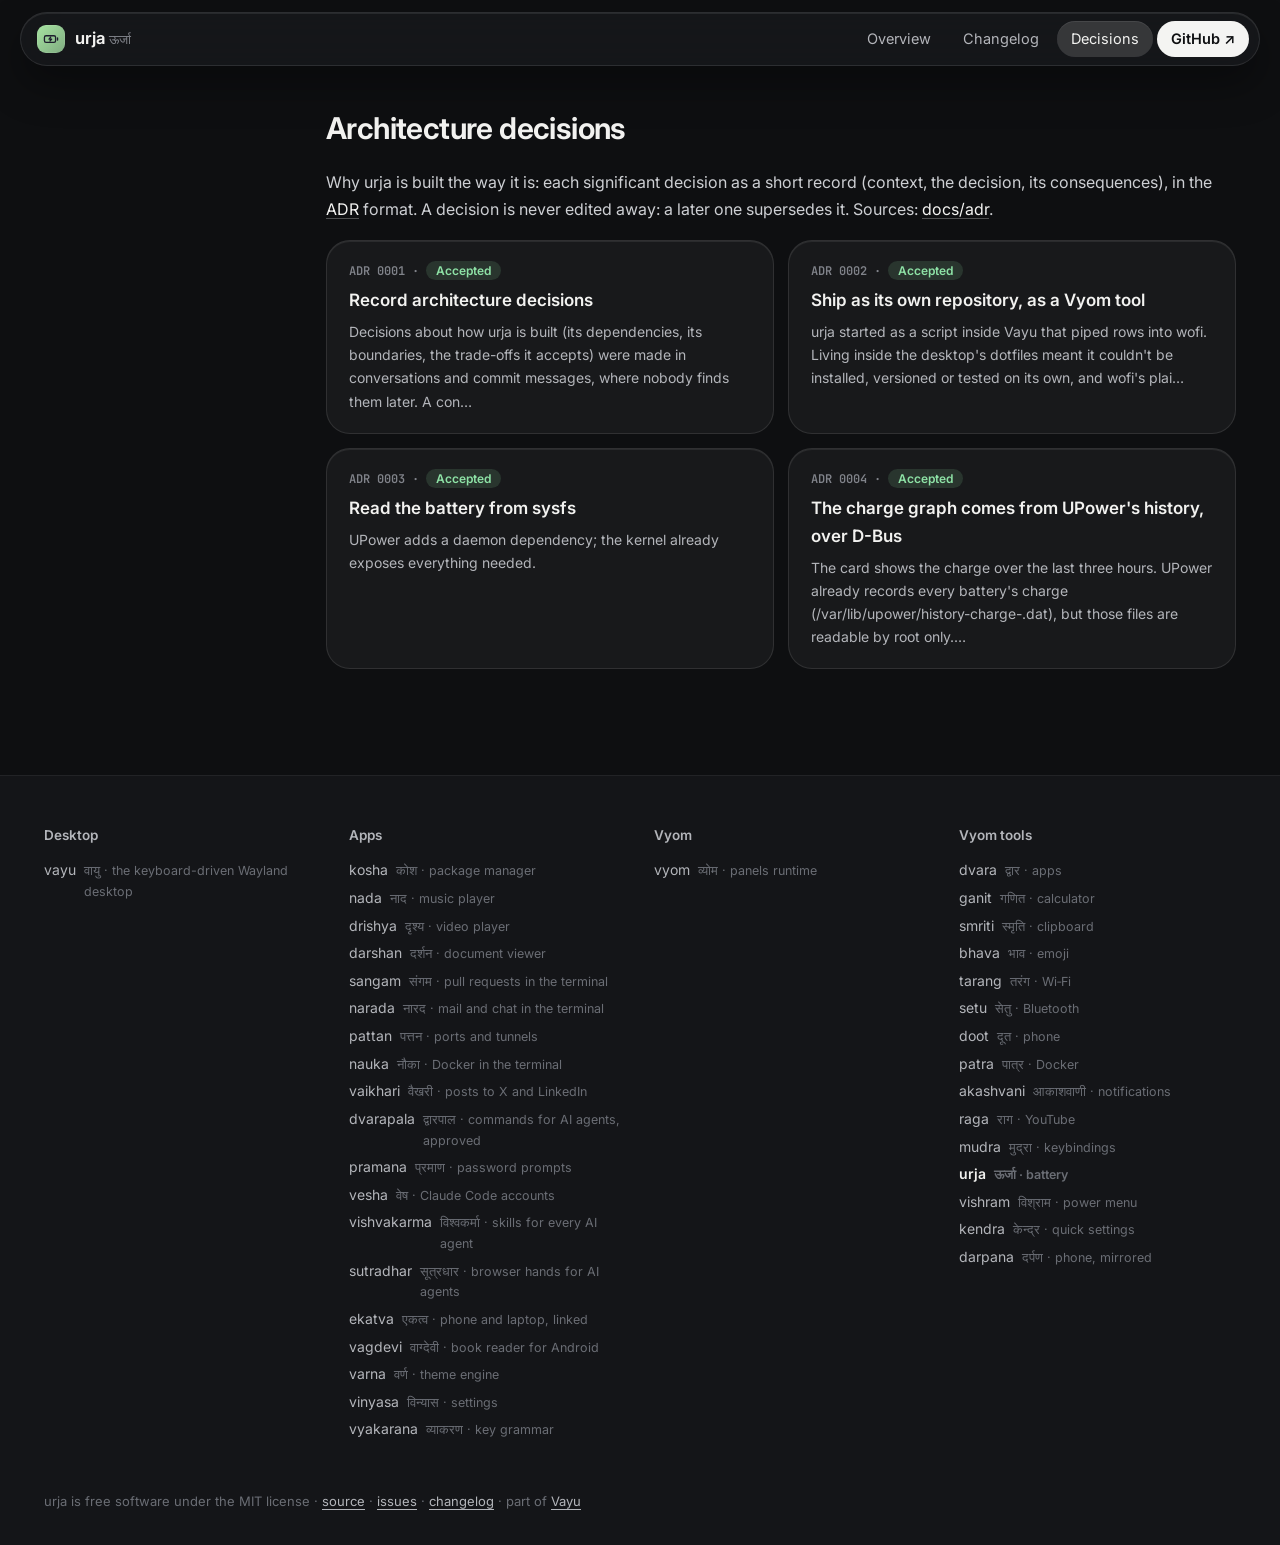
==== commit ef7593c1: "Spatial look: graphite glass, round shapes, colour only for meaning Co-Authored-By: Claude Opus 5.5 " ====
--- a/docs/adr/index.html
+++ b/docs/adr/index.html
@@ -7,12 +7,12 @@
 <meta name="description" content="Battery at a glance: charge ring, time left, power draw, health and cycles, power profile, a charge-limit reminder.">
 <meta property="og:title" content="Decisions · urja">
 <meta property="og:description" content="Battery at a glance: charge ring, time left, power draw, health and cycles, power profile, a charge-limit reminder.">
-<meta name="theme-color" content="#11111b">
+<meta name="theme-color" content="#0e0f11">
 <link rel="icon" href="../assets/logo.svg" type="image/svg+xml">
 <link rel="preconnect" href="https://fonts.googleapis.com">
 <link href="https://fonts.googleapis.com/css2?family=Inter:wght@400;500;600;700;800&family=JetBrains+Mono:wght@400;600&display=swap" rel="stylesheet">
 <link rel="stylesheet" href="../assets/site.css">
-<style>:root{--accent:#a6e3a1;--glow:#a6e3a133}</style>
+<style>:root{--tool:#8ee2a6;--glow:#8ee2a62e}</style>
 </head>
 <body>
 <header class="top"><div class="in">
--- a/docs/assets/site.css
+++ b/docs/assets/site.css
@@ -1,85 +1,100 @@
-:root{--crust:#11111b;--mantle:#181825;--base:#1e1e2e;--s0:#313244;--s1:#45475a;--ov0:#6c7086;--ov1:#7f849c;
---sub0:#a6adc8;--sub1:#bac2de;--text:#cdd6f4;--mauve:#cba6f7;--green:#a6e3a1;--peach:#fab387;--red:#f38ba8;--blue:#89b4fa;
+/* Vayu's Spatial look: graphite glass that floats, very round, colour only
+   where it means something. The near-white accent is where you act (links,
+   the main button); the tool's own colour (--tool) is only its signature:
+   the logo's glow, the shloka's line, the release dots. */
+:root{--crust:#0e0f11;--mantle:#141518;--base:#1b1c20;--s0:#2a2c31;--s1:#3a3c42;--ov0:#6a6d74;--ov1:#80838a;
+--sub0:#b3b5ba;--sub1:#cdcfd3;--text:#f2f2f0;--accent:#f4f4f2;--green:#8ee2a6;--peach:#f7b07d;--red:#ff9389;--blue:#93c4ff;
+--glass:rgba(255,255,255,.045);--rim:rgba(255,255,255,.10);--lit:inset 0 1px 0 rgba(255,255,255,.08);
 --ui:"Inter","Segoe UI",system-ui,sans-serif;--mono:"JetBrains Mono","JetBrainsMono Nerd Font",ui-monospace,monospace}
-*{box-sizing:border-box}html{scroll-behavior:smooth;scroll-padding-top:76px}
+*{box-sizing:border-box}html{scroll-behavior:smooth;scroll-padding-top:96px}
 body{margin:0;background:var(--crust);color:var(--text);font:16px/1.65 var(--ui);-webkit-font-smoothing:antialiased}
-a{color:var(--accent);text-decoration:none}a:hover{text-decoration:underline}
-code{font:.86em var(--mono);background:rgba(255,255,255,.06);border:1px solid rgba(255,255,255,.07);padding:.12em .4em;border-radius:6px;color:var(--sub1)}
+a{color:var(--accent);text-decoration:underline;text-decoration-color:rgba(244,244,242,.28);text-underline-offset:3px}
+a:hover{text-decoration-color:var(--accent)}
+code{font:.86em var(--mono);background:rgba(255,255,255,.07);padding:.14em .45em;border-radius:7px;color:var(--sub1)}
 img{max-width:100%;height:auto}
-/* nav */
-.top{position:sticky;top:0;z-index:20;backdrop-filter:blur(18px) saturate(1.4);-webkit-backdrop-filter:blur(18px) saturate(1.4);
-background:rgba(17,17,27,.72);border-bottom:1px solid rgba(255,255,255,.06)}
-.top .in{max-width:1240px;margin:0 auto;padding:12px 24px;display:flex;align-items:center;gap:22px}
-.brand{display:flex;align-items:center;gap:10px;font-weight:700;font-size:17px;color:var(--text)}
-.brand img{width:30px;height:30px;border-radius:8px}.brand small{font-weight:500;color:var(--ov1);font-size:13px}
+:focus-visible{outline:2px solid var(--accent);outline-offset:3px;border-radius:8px}
+/* nav: a floating glass pill */
+.top{position:sticky;top:12px;z-index:20;padding:0 16px}
+.top .in{max-width:1240px;margin:0 auto;padding:8px 10px 8px 16px;display:flex;align-items:center;gap:22px;
+border-radius:999px;background:rgba(27,28,32,.62);border:1px solid var(--rim);box-shadow:var(--lit),0 18px 40px rgba(0,0,0,.35);
+backdrop-filter:blur(24px) saturate(1.5);-webkit-backdrop-filter:blur(24px) saturate(1.5)}
+.brand{display:flex;align-items:center;gap:10px;font-weight:650;font-size:16.5px;color:var(--text);text-decoration:none}
+.brand img{width:28px;height:28px;border-radius:9px}.brand small{font-weight:500;color:var(--ov1);font-size:13px}
 .top nav{display:flex;gap:4px;margin-left:auto;flex-wrap:wrap}
-.top nav a{color:var(--sub0);padding:6px 12px;border-radius:9px;font-size:14.5px}
-.top nav a:hover,.top nav a.on{background:rgba(255,255,255,.06);color:var(--text);text-decoration:none}
-.top nav a.gh{border:1px solid rgba(255,255,255,.12)}
-/* hero */
-.hero{position:relative;overflow:hidden;border-bottom:1px solid rgba(255,255,255,.05)}
-.hero:before{content:"";position:absolute;inset:-40% -10% auto;height:640px;
-background:radial-gradient(600px 300px at 20% 30%,var(--glow),transparent 70%),radial-gradient(500px 300px at 85% 10%,rgba(137,180,250,.18),transparent 70%);pointer-events:none}
-.hero .in{position:relative;max-width:1240px;margin:0 auto;padding:72px 24px 56px;display:grid;grid-template-columns:minmax(0,1fr) auto;gap:40px;align-items:center}
-.eyebrow{font:600 13px var(--mono);letter-spacing:.14em;text-transform:uppercase;color:var(--accent)}
-.hero h1{font-size:clamp(40px,6vw,64px);line-height:1.04;margin:12px 0 6px;letter-spacing:-.03em}
-.hero .sa{font-size:22px;color:var(--accent);margin-bottom:18px}.hero .sa span{color:var(--ov1)}
-.hero .shloka{margin:0 0 26px;padding-left:16px;border-left:3px solid var(--accent);max-width:720px}.hero .shloka p{margin:0 0 6px;font-size:18px;line-height:1.6;color:var(--text)}.hero .shloka figcaption{font-size:14px;color:var(--sub0)}.hero .shloka cite{color:var(--ov1);font-style:normal;white-space:nowrap}
-.hero p.lead{font-size:19px;color:var(--sub0);max-width:720px;margin:0 0 26px}
+.top nav a{color:var(--sub0);padding:6px 14px;border-radius:999px;font-size:14.5px;text-decoration:none}
+.top nav a:hover{background:rgba(255,255,255,.07);color:var(--text)}
+.top nav a.on{background:rgba(255,255,255,.14);color:var(--text);box-shadow:var(--lit)}
+.top nav a.gh{background:var(--accent);color:var(--crust);font-weight:600}.top nav a.gh:hover{background:#fff}
+/* hero: the tool's light in a dark room */
+.hero{position:relative;overflow:hidden;margin-top:-64px;padding-top:64px}
+.hero:before{content:"";position:absolute;inset:-30% -10% auto;height:720px;
+background:radial-gradient(640px 340px at 18% 32%,var(--glow),transparent 70%),radial-gradient(520px 300px at 86% 8%,rgba(255,255,255,.06),transparent 70%);pointer-events:none}
+.hero .in{position:relative;max-width:1240px;margin:0 auto;padding:84px 24px 60px;display:grid;grid-template-columns:minmax(0,1fr) auto;gap:48px;align-items:center}
+.eyebrow{display:inline-flex;align-items:center;gap:8px;font:500 13.5px var(--ui);color:var(--sub1);padding:5px 13px 5px 11px;border-radius:999px;
+background:var(--glass);border:1px solid var(--rim);box-shadow:var(--lit)}
+.eyebrow:before{content:"";width:7px;height:7px;border-radius:50%;background:var(--tool)}
+.hero h1{font-size:clamp(42px,6vw,68px);line-height:1.02;margin:18px 0 8px;letter-spacing:-.035em;font-weight:700}
+.hero .sa{font-size:22px;color:var(--sub1);margin-bottom:22px}.hero .sa span{color:var(--ov1)}
+.hero .shloka{margin:0 0 28px;padding:16px 20px;border-radius:22px;background:var(--glass);border:1px solid var(--rim);box-shadow:var(--lit),inset 3px 0 0 var(--tool);max-width:720px}
+.hero .shloka p{margin:0 0 6px;font-size:18px;line-height:1.6;color:var(--text)}.hero .shloka figcaption{font-size:14px;color:var(--sub0)}.hero .shloka cite{color:var(--ov1);font-style:normal;white-space:nowrap}
+.hero p.lead{font-size:19px;color:var(--sub0);max-width:680px;margin:0 0 28px}
 .cta{display:flex;gap:10px;flex-wrap:wrap}
-.btn{display:inline-flex;align-items:center;gap:8px;padding:11px 18px;border-radius:12px;font-weight:600;font-size:15px;border:1px solid rgba(255,255,255,.12);color:var(--text);background:rgba(255,255,255,.04)}
-.btn:hover{text-decoration:none;background:rgba(255,255,255,.08)}
-.btn.primary{background:var(--accent);color:var(--crust);border-color:transparent}.btn.primary:hover{filter:brightness(1.06)}
-.hero .logo{width:180px;height:180px;filter:drop-shadow(0 24px 48px var(--glow))}
-.meta{display:flex;gap:18px;flex-wrap:wrap;margin-top:22px;color:var(--ov1);font-size:14px}.meta b{color:var(--sub1);font-weight:600}
+.btn{display:inline-flex;align-items:center;gap:8px;padding:11px 20px;border-radius:999px;font-weight:600;font-size:15px;color:var(--text);
+background:rgba(255,255,255,.07);border:1px solid var(--rim);box-shadow:var(--lit);text-decoration:none}
+.btn:hover{background:rgba(255,255,255,.12)}
+.btn.primary{background:var(--accent);color:var(--crust);border-color:transparent;box-shadow:none}.btn.primary:hover{background:#fff}
+.hero .logo{width:184px;height:184px;filter:drop-shadow(0 28px 56px var(--glow))}
+.meta{display:flex;gap:18px;flex-wrap:wrap;margin-top:24px;color:var(--ov1);font-size:14px}.meta b{color:var(--sub1);font-weight:600}
 /* layout */
-.wrap{max-width:1240px;margin:0 auto;padding:40px 24px 80px;display:grid;grid-template-columns:230px minmax(0,1fr);gap:48px}
-.toc{position:sticky;top:84px;align-self:start;max-height:calc(100vh - 100px);overflow:auto;font-size:14px;padding-right:6px}
-.toc b{display:block;font-size:11.5px;letter-spacing:.12em;text-transform:uppercase;color:var(--ov0);margin:0 0 10px}
-.toc a{display:block;color:var(--sub0);padding:4px 10px;border-left:2px solid var(--s0)}
-.toc a.l3{padding-left:22px;font-size:13px;color:var(--ov1)}
-.toc a:hover,.toc a.on{color:var(--text);border-left-color:var(--accent);text-decoration:none}
+.wrap{max-width:1240px;margin:0 auto;padding:44px 24px 88px;display:grid;grid-template-columns:230px minmax(0,1fr);gap:52px}
+.toc{position:sticky;top:96px;align-self:start;max-height:calc(100vh - 116px);overflow:auto;font-size:14px;padding-right:6px}
+.toc b{display:block;font-size:13px;font-weight:600;color:var(--ov1);margin:0 0 10px 12px}
+.toc a{display:block;color:var(--sub0);padding:5px 12px;border-radius:12px;text-decoration:none}
+.toc a.l3{padding-left:24px;font-size:13px;color:var(--ov1)}
+.toc a:hover{color:var(--text);background:rgba(255,255,255,.04)}
+.toc a.on{color:var(--text);background:rgba(255,255,255,.09);box-shadow:var(--lit)}
 article{min-width:0}
-article h2{font-size:30px;letter-spacing:-.015em;margin:56px 0 14px;padding-top:6px}
+article h2{font-size:30px;letter-spacing:-.02em;margin:60px 0 14px;padding-top:6px;font-weight:650}
 article h2:first-child{margin-top:0}
-article h3{font-size:20px;margin:34px 0 10px}article h4{font-size:16px;margin:24px 0 8px;color:var(--sub1)}
+article h3{font-size:20px;margin:34px 0 10px;font-weight:600}article h4{font-size:16px;margin:24px 0 8px;color:var(--sub1)}
 article p,article li{color:var(--sub1)}
-article .anchor{opacity:0;margin-left:-22px;width:22px;display:inline-block;color:var(--ov0)}
-article h2:hover .anchor,article h3:hover .anchor{opacity:1;text-decoration:none}
+article .anchor{opacity:0;margin-left:-22px;width:22px;display:inline-block;color:var(--ov0);text-decoration:none}
+article h2:hover .anchor,article h3:hover .anchor{opacity:1}
 article ul,article ol{padding-left:22px}article li{margin:5px 0}
-article img{border-radius:14px;border:1px solid rgba(255,255,255,.07)}
+article img{border-radius:22px;border:1px solid var(--rim);box-shadow:0 24px 60px rgba(0,0,0,.35)}
 article p[align=center]{text-align:center}article p[align=center] img{margin:6px 0}
-article blockquote{margin:22px 0;padding:14px 20px;border-left:3px solid var(--accent);background:rgba(255,255,255,.03);border-radius:12px}
-article blockquote p{margin:0;color:var(--sub0);font-style:italic}
-pre.code{position:relative;background:var(--mantle);border:1px solid var(--s0);border-radius:14px;padding:16px 18px;overflow:auto;font:13.5px/1.6 var(--mono);color:var(--sub1)}
-pre.code code{background:none;border:0;padding:0;font-size:inherit;color:inherit}
-pre.code .copy{position:absolute;top:8px;right:8px;font:600 11px var(--ui);padding:4px 9px;border-radius:7px;border:1px solid var(--s1);background:var(--base);color:var(--sub0);cursor:pointer;opacity:0;transition:.15s}
-pre.code:hover .copy{opacity:1}
-.table{overflow:auto;margin:16px 0;border:1px solid var(--s0);border-radius:14px}
+article blockquote{margin:22px 0;padding:16px 22px;background:var(--glass);border:1px solid var(--rim);box-shadow:var(--lit);border-radius:22px}
+article blockquote p{margin:0;color:var(--sub0)}
+pre.code{position:relative;background:rgba(0,0,0,.28);border:1px solid var(--rim);box-shadow:var(--lit);border-radius:20px;padding:18px 20px;overflow:auto;font:13.5px/1.65 var(--mono);color:var(--sub1)}
+pre.code code{background:none;padding:0;font-size:inherit;color:inherit}
+pre.code .copy{position:absolute;top:10px;right:10px;font:600 12px var(--ui);padding:5px 12px;border-radius:999px;border:0;background:rgba(255,255,255,.1);color:var(--text);cursor:pointer;opacity:0;transition:opacity .15s}
+pre.code:hover .copy,pre.code .copy:focus-visible{opacity:1}
+.table{overflow:auto;margin:16px 0;border:1px solid var(--rim);border-radius:20px;background:var(--glass);box-shadow:var(--lit)}
 table{border-collapse:collapse;width:100%;font-size:14.5px}
-th{text-align:left;background:var(--mantle);color:var(--sub1);font-weight:600;padding:10px 14px;border-bottom:1px solid var(--s0)}
-td{padding:9px 14px;border-bottom:1px solid rgba(49,50,68,.6);color:var(--sub1);vertical-align:top}tr:last-child td{border-bottom:0}
+th{text-align:left;color:var(--sub1);font-weight:600;padding:11px 16px;border-bottom:1px solid var(--rim);background:rgba(255,255,255,.03)}
+td{padding:10px 16px;border-bottom:1px solid rgba(255,255,255,.06);color:var(--sub1);vertical-align:top}tr:last-child td{border-bottom:0}
 td code{white-space:nowrap}
 /* changelog */
-.release{position:relative;padding:0 0 8px 28px;border-left:2px solid var(--s0);margin-left:6px}
-.release:before{content:"";position:absolute;left:-7px;top:10px;width:12px;height:12px;border-radius:50%;background:var(--accent);box-shadow:0 0 0 4px var(--crust)}
+.release{position:relative;padding:0 0 10px 30px;border-left:1px solid var(--s1);margin-left:6px}
+.release:before{content:"";position:absolute;left:-6px;top:11px;width:11px;height:11px;border-radius:50%;background:var(--tool);box-shadow:0 0 0 4px var(--crust)}
 .release h2{margin-top:0;font-size:24px}.release h2 .date{font:500 14px var(--mono);color:var(--ov1);margin-left:10px}
-.release .tag{font:600 12px var(--mono);padding:2px 8px;border-radius:7px;background:rgba(255,255,255,.06);color:var(--accent);margin-left:8px;vertical-align:3px}
+.release .tag{font:600 12px var(--mono);padding:2px 10px;border-radius:999px;background:rgba(255,255,255,.08);color:var(--text);margin-left:8px;vertical-align:3px}
 /* adr */
 .cards{display:grid;grid-template-columns:repeat(auto-fill,minmax(300px,1fr));gap:14px;margin:18px 0}
-.card{display:block;background:var(--mantle);border:1px solid var(--s0);border-radius:16px;padding:18px 20px;color:var(--text)}
-.card:hover{border-color:var(--accent);text-decoration:none;transform:translateY(-1px)}
-.card .n{font:600 12px var(--mono);color:var(--accent)}.card h3{margin:6px 0 6px;font-size:17px}.card p{margin:0;color:var(--sub0);font-size:14px}
-.status{display:inline-block;font:600 11px var(--mono);padding:2px 8px;border-radius:7px;background:rgba(166,227,161,.14);color:var(--green);text-transform:uppercase;letter-spacing:.06em}
-.status.superseded,.status.deprecated{background:rgba(250,179,135,.14);color:var(--peach)}.status.proposed{background:rgba(137,180,250,.14);color:var(--blue)}
+.card{display:block;background:var(--glass);border:1px solid var(--rim);box-shadow:var(--lit);border-radius:24px;padding:20px 22px;color:var(--text);text-decoration:none;transition:background .15s,border-color .15s}
+.card:hover{background:rgba(255,255,255,.075);border-color:rgba(255,255,255,.2)}
+.card .n{font:600 12px var(--mono);color:var(--ov1)}.card h3{margin:6px 0 6px;font-size:17px}.card p{margin:0;color:var(--sub0);font-size:14px}
+.status{display:inline-block;font:600 12px var(--ui);padding:2px 10px;border-radius:999px;background:rgba(142,226,166,.14);color:var(--green)}
+.status.superseded,.status.deprecated{background:rgba(247,176,125,.14);color:var(--peach)}.status.proposed{background:rgba(147,196,255,.14);color:var(--blue)}
 /* footer */
 footer{border-top:1px solid rgba(255,255,255,.06);background:var(--mantle)}
-footer .in{max-width:1240px;margin:0 auto;padding:44px 24px;display:grid;grid-template-columns:repeat(auto-fit,minmax(200px,1fr));gap:28px}
-footer h4{margin:0 0 10px;font-size:12px;letter-spacing:.12em;text-transform:uppercase;color:var(--ov0)}
-footer a{display:flex;gap:8px;align-items:baseline;color:var(--sub0);font-size:14px;padding:2px 0}footer a span{color:var(--ov0);font-size:12.5px}
-footer a.me{color:var(--accent)}
-footer .bottom{max-width:1240px;margin:0 auto;padding:0 24px 30px;color:var(--ov0);font-size:13px}
-footer .bottom a{display:inline;padding:0;font-size:13px}
-@media(max-width:900px){.wrap{grid-template-columns:1fr}.toc{display:none}.hero .in{grid-template-columns:1fr}.hero .logo{width:110px;height:110px;order:-1}
-.top nav a:not(.gh){padding:6px 8px}}
-@media(max-width:560px){.top nav a.hide{display:none}.hero .in{padding:44px 16px 36px}.wrap{padding:28px 16px 60px}}+footer .in{max-width:1240px;margin:0 auto;padding:48px 24px;display:grid;grid-template-columns:repeat(auto-fit,minmax(200px,1fr));gap:28px}
+footer h4{margin:0 0 10px;font-size:13.5px;font-weight:600;color:var(--sub0)}
+footer a{display:flex;gap:8px;align-items:baseline;color:var(--sub0);font-size:14px;padding:2px 0;text-decoration:none}footer a:hover{color:var(--text)}footer a span{color:var(--ov0);font-size:12.5px}
+footer a.me{color:var(--text);font-weight:600}
+footer .bottom{max-width:1240px;margin:0 auto;padding:0 24px 32px;color:var(--ov0);font-size:13px}
+footer .bottom a{display:inline;padding:0;font-size:13px;text-decoration:underline}
+@media(max-width:900px){.wrap{grid-template-columns:1fr}.toc{display:none}.hero .in{grid-template-columns:1fr}.hero .logo{width:112px;height:112px;order:-1}
+.top nav a:not(.gh){padding:6px 9px}}
+@media(max-width:560px){.top{padding:0 10px}.top .in{gap:10px;padding-left:12px}.brand small{display:none}.top nav a.hide{display:none}.hero .in{padding:52px 16px 36px}.wrap{padding:28px 16px 64px}}
+@media(prefers-reduced-motion:reduce){html{scroll-behavior:auto}*{transition:none!important}}
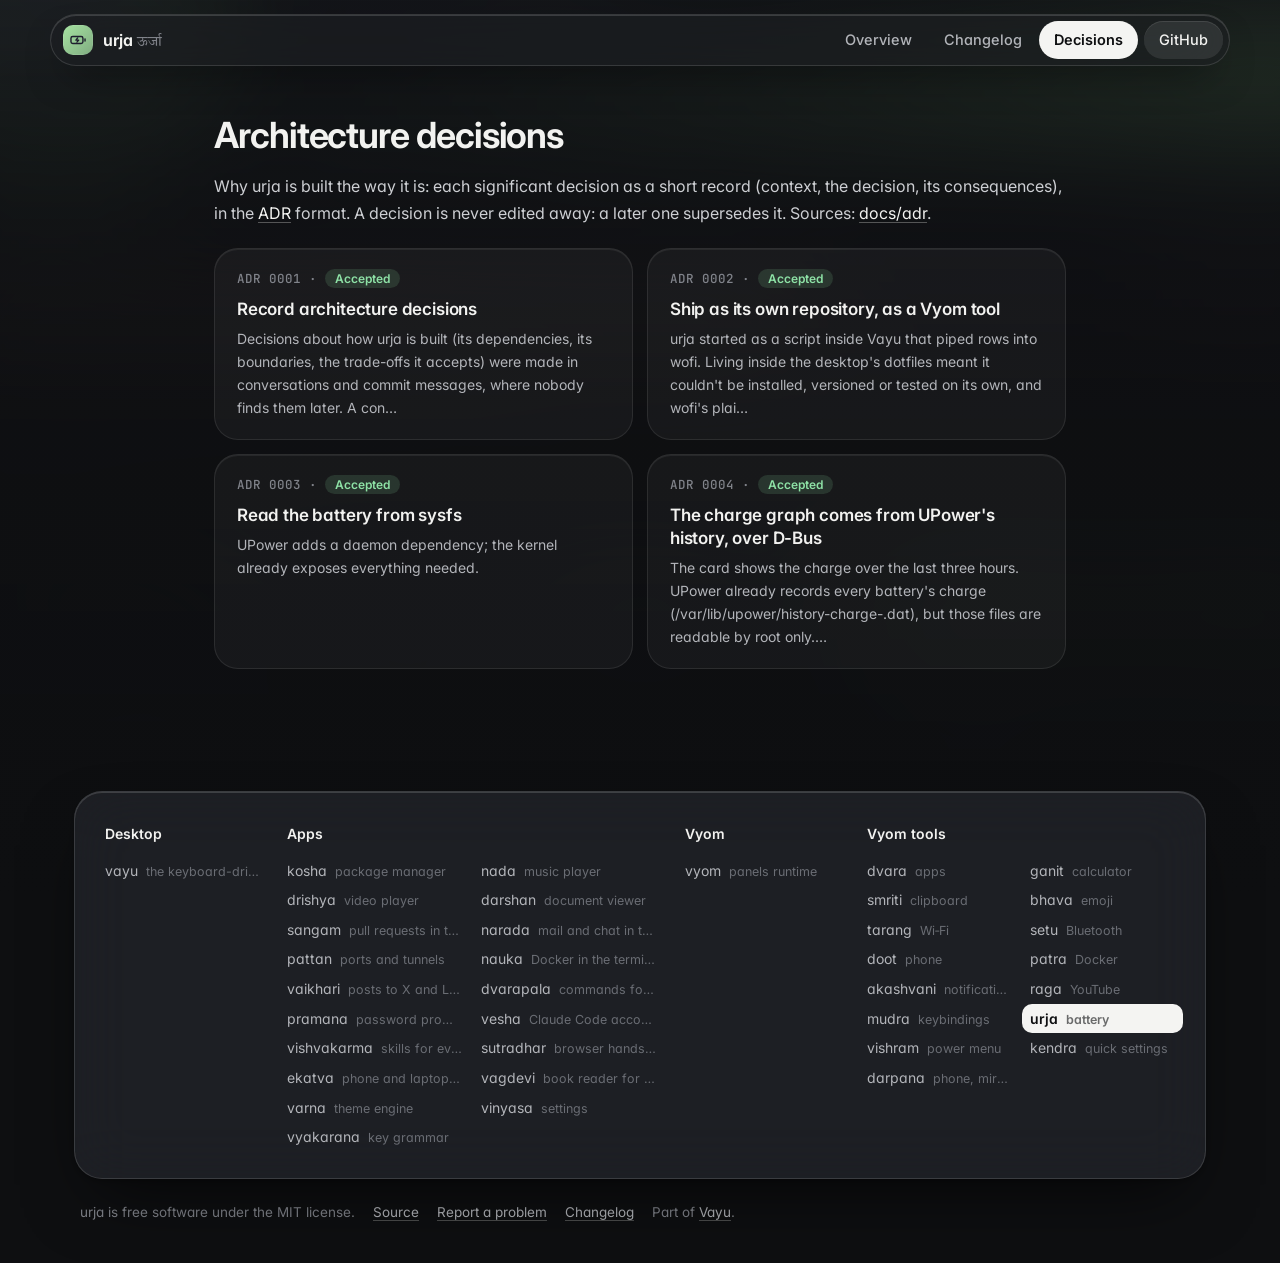
==== commit aaad89a8: "Website: closer to Vayu's own Spatial site The tool's screenshot blurred behind the page, a centred " ====
--- a/docs/adr/index.html
+++ b/docs/adr/index.html
@@ -10,23 +10,25 @@
 <meta name="theme-color" content="#0e0f11">
 <link rel="icon" href="../assets/logo.svg" type="image/svg+xml">
 <link rel="preconnect" href="https://fonts.googleapis.com">
-<link href="https://fonts.googleapis.com/css2?family=Inter:wght@400;500;600;700;800&family=JetBrains+Mono:wght@400;600&display=swap" rel="stylesheet">
+<link rel="preconnect" href="https://fonts.gstatic.com" crossorigin>
+<link href="https://fonts.googleapis.com/css2?family=Inter:wght@400;500;600;700&family=JetBrains+Mono:wght@400;500;600&family=Tiro+Devanagari+Sanskrit&display=swap" rel="stylesheet">
 <link rel="stylesheet" href="../assets/site.css">
-<style>:root{--tool:#8ee2a6;--glow:#8ee2a62e}</style>
+<style>:root{--tool:#8ee2a6}.backdrop:before{background-image:url("../assets/screenshots/urja.png")}</style>
 </head>
-<body>
+<body class="sub">
+<div class="backdrop" aria-hidden="true"></div>
 <header class="top"><div class="in">
 <a class="brand" href="../index.html"><img src="../assets/logo.svg" alt=""><span>urja <small>ऊर्जा</small></span></a>
-<nav><a href="../index.html" class="">Overview</a><a href="../changelog.html" class="">Changelog</a><a href="../adr/index.html" class="on hide">Decisions</a><a class="gh" href="https://github.com/Theyashsawarkar/urja">GitHub ↗</a></nav></div></header>
+<nav><a href="../index.html" class="">Overview</a><a href="../changelog.html" class="">Changelog</a><a href="../adr/index.html" class="on hide">Decisions</a><a class="gh" href="https://github.com/Theyashsawarkar/urja">GitHub</a></nav></div></header>
 
-<div class="wrap"><aside class="toc"></aside><article>
+<div class="wrap solo"><article>
 <h2>Architecture decisions</h2><p>Why urja is built the way it is: each significant decision as a short record (context, the decision, its consequences), in the <a href="https://cognitect.com/blog/2011/11/15/documenting-architecture-decisions">ADR</a> format. A decision is never edited away: a later one supersedes it. Sources: <a href="https://github.com/Theyashsawarkar/urja/tree/main/docs/adr">docs/adr</a>.</p><div class="cards"><a class="card" href="0001-record-architecture-decisions.html"><div class="n">ADR 0001 · <span class="status accepted">Accepted</span></div><h3>Record architecture decisions</h3><p>Decisions about how urja is built (its dependencies, its boundaries, the trade-offs it accepts) were made in conversations and commit messages, where nobody finds them later. A con…</p></a><a class="card" href="0002-own-repository-as-a-vyom-tool.html"><div class="n">ADR 0002 · <span class="status accepted">Accepted</span></div><h3>Ship as its own repository, as a Vyom tool</h3><p>urja started as a script inside Vayu that piped rows into wofi. Living inside the desktop&#x27;s dotfiles meant it couldn&#x27;t be installed, versioned or tested on its own, and wofi&#x27;s plai…</p></a><a class="card" href="0003-sysfs-battery.html"><div class="n">ADR 0003 · <span class="status accepted">Accepted</span></div><h3>Read the battery from sysfs</h3><p>UPower adds a daemon dependency; the kernel already exposes everything needed.</p></a><a class="card" href="0004-charge-history-from-upower.html"><div class="n">ADR 0004 · <span class="status accepted">Accepted</span></div><h3>The charge graph comes from UPower&#x27;s history, over D-Bus</h3><p>The card shows the charge over the last three hours. UPower already records every battery&#x27;s charge (/var/lib/upower/history-charge-.dat), but those files are readable by root only.…</p></a></div>
 </article></div>
-<footer><div class="in"><div><h4>Desktop</h4><a href="https://vayu.theyashsawarkar.dev/" class="">vayu <span>वायु · the keyboard-driven Wayland desktop</span></a></div><div><h4>Apps</h4><a href="https://kosha.theyashsawarkar.dev/" class="">kosha <span>कोश · package manager</span></a><a href="https://nada.theyashsawarkar.dev/" class="">nada <span>नाद · music player</span></a><a href="https://drishya.theyashsawarkar.dev/" class="">drishya <span>दृश्य · video player</span></a><a href="https://darshan.theyashsawarkar.dev/" class="">darshan <span>दर्शन · document viewer</span></a><a href="https://sangam.theyashsawarkar.dev/" class="">sangam <span>संगम · pull requests in the terminal</span></a><a href="https://narada.theyashsawarkar.dev/" class="">narada <span>नारद · mail and chat in the terminal</span></a><a href="https://pattan.theyashsawarkar.dev/" class="">pattan <span>पत्तन · ports and tunnels</span></a><a href="https://nauka.theyashsawarkar.dev/" class="">nauka <span>नौका · Docker in the terminal</span></a><a href="https://vaikhari.theyashsawarkar.dev/" class="">vaikhari <span>वैखरी · posts to X and LinkedIn</span></a><a href="https://dvarapala.theyashsawarkar.dev/" class="">dvarapala <span>द्वारपाल · commands for AI agents, approved</span></a><a href="https://pramana.theyashsawarkar.dev/" class="">pramana <span>प्रमाण · password prompts</span></a><a href="https://vesha.theyashsawarkar.dev/" class="">vesha <span>वेष · Claude Code accounts</span></a><a href="https://vishvakarma.theyashsawarkar.dev/" class="">vishvakarma <span>विश्वकर्मा · skills for every AI agent</span></a><a href="https://sutradhar.theyashsawarkar.dev/" class="">sutradhar <span>सूत्रधार · browser hands for AI agents</span></a><a href="https://ekatva.theyashsawarkar.dev/" class="">ekatva <span>एकत्व · phone and laptop, linked</span></a><a href="https://vagdevi.theyashsawarkar.dev/" class="">vagdevi <span>वाग्देवी · book reader for Android</span></a><a href="https://varna.theyashsawarkar.dev/" class="">varna <span>वर्ण · theme engine</span></a><a href="https://vinyasa.theyashsawarkar.dev/" class="">vinyasa <span>विन्यास · settings</span></a><a href="https://vyakarana.theyashsawarkar.dev/" class="">vyakarana <span>व्याकरण · key grammar</span></a></div><div><h4>Vyom</h4><a href="https://vyom.theyashsawarkar.dev/" class="">vyom <span>व्योम · panels runtime</span></a></div><div><h4>Vyom tools</h4><a href="https://dvara.theyashsawarkar.dev/" class="">dvara <span>द्वार · apps</span></a><a href="https://ganit.theyashsawarkar.dev/" class="">ganit <span>गणित · calculator</span></a><a href="https://smriti.theyashsawarkar.dev/" class="">smriti <span>स्मृति · clipboard</span></a><a href="https://bhava.theyashsawarkar.dev/" class="">bhava <span>भाव · emoji</span></a><a href="https://tarang.theyashsawarkar.dev/" class="">tarang <span>तरंग · Wi‑Fi</span></a><a href="https://setu.theyashsawarkar.dev/" class="">setu <span>सेतु · Bluetooth</span></a><a href="https://doot.theyashsawarkar.dev/" class="">doot <span>दूत · phone</span></a><a href="https://patra.theyashsawarkar.dev/" class="">patra <span>पात्र · Docker</span></a><a href="https://akashvani.theyashsawarkar.dev/" class="">akashvani <span>आकाशवाणी · notifications</span></a><a href="https://raga.theyashsawarkar.dev/" class="">raga <span>राग · YouTube</span></a><a href="https://mudra.theyashsawarkar.dev/" class="">mudra <span>मुद्रा · keybindings</span></a><a href="https://urja.theyashsawarkar.dev/" class="me">urja <span>ऊर्जा · battery</span></a><a href="https://vishram.theyashsawarkar.dev/" class="">vishram <span>विश्राम · power menu</span></a><a href="https://kendra.theyashsawarkar.dev/" class="">kendra <span>केन्द्र · quick settings</span></a><a href="https://darpana.theyashsawarkar.dev/" class="">darpana <span>दर्पण · phone, mirrored</span></a></div></div>
-<div class="bottom">urja is free software under the MIT license · <a href="https://github.com/Theyashsawarkar/urja">source</a> · <a href="https://github.com/Theyashsawarkar/urja/issues">issues</a> · <a href="../changelog.html">changelog</a> · part of <a href="https://vayu.theyashsawarkar.dev/">Vayu</a></div></footer>
+<footer><div class="in glass"><div class=""><h4>Desktop</h4><div class="list"><a href="https://vayu.theyashsawarkar.dev/" class="">vayu <span>the keyboard-driven Wayland desktop</span></a></div></div><div class="g2"><h4>Apps</h4><div class="list"><a href="https://kosha.theyashsawarkar.dev/" class="">kosha <span>package manager</span></a><a href="https://nada.theyashsawarkar.dev/" class="">nada <span>music player</span></a><a href="https://drishya.theyashsawarkar.dev/" class="">drishya <span>video player</span></a><a href="https://darshan.theyashsawarkar.dev/" class="">darshan <span>document viewer</span></a><a href="https://sangam.theyashsawarkar.dev/" class="">sangam <span>pull requests in the terminal</span></a><a href="https://narada.theyashsawarkar.dev/" class="">narada <span>mail and chat in the terminal</span></a><a href="https://pattan.theyashsawarkar.dev/" class="">pattan <span>ports and tunnels</span></a><a href="https://nauka.theyashsawarkar.dev/" class="">nauka <span>Docker in the terminal</span></a><a href="https://vaikhari.theyashsawarkar.dev/" class="">vaikhari <span>posts to X and LinkedIn</span></a><a href="https://dvarapala.theyashsawarkar.dev/" class="">dvarapala <span>commands for AI agents, approved</span></a><a href="https://pramana.theyashsawarkar.dev/" class="">pramana <span>password prompts</span></a><a href="https://vesha.theyashsawarkar.dev/" class="">vesha <span>Claude Code accounts</span></a><a href="https://vishvakarma.theyashsawarkar.dev/" class="">vishvakarma <span>skills for every AI agent</span></a><a href="https://sutradhar.theyashsawarkar.dev/" class="">sutradhar <span>browser hands for AI agents</span></a><a href="https://ekatva.theyashsawarkar.dev/" class="">ekatva <span>phone and laptop, linked</span></a><a href="https://vagdevi.theyashsawarkar.dev/" class="">vagdevi <span>book reader for Android</span></a><a href="https://varna.theyashsawarkar.dev/" class="">varna <span>theme engine</span></a><a href="https://vinyasa.theyashsawarkar.dev/" class="">vinyasa <span>settings</span></a><a href="https://vyakarana.theyashsawarkar.dev/" class="">vyakarana <span>key grammar</span></a></div></div><div class=""><h4>Vyom</h4><div class="list"><a href="https://vyom.theyashsawarkar.dev/" class="">vyom <span>panels runtime</span></a></div></div><div class="g2"><h4>Vyom tools</h4><div class="list"><a href="https://dvara.theyashsawarkar.dev/" class="">dvara <span>apps</span></a><a href="https://ganit.theyashsawarkar.dev/" class="">ganit <span>calculator</span></a><a href="https://smriti.theyashsawarkar.dev/" class="">smriti <span>clipboard</span></a><a href="https://bhava.theyashsawarkar.dev/" class="">bhava <span>emoji</span></a><a href="https://tarang.theyashsawarkar.dev/" class="">tarang <span>Wi‑Fi</span></a><a href="https://setu.theyashsawarkar.dev/" class="">setu <span>Bluetooth</span></a><a href="https://doot.theyashsawarkar.dev/" class="">doot <span>phone</span></a><a href="https://patra.theyashsawarkar.dev/" class="">patra <span>Docker</span></a><a href="https://akashvani.theyashsawarkar.dev/" class="">akashvani <span>notifications</span></a><a href="https://raga.theyashsawarkar.dev/" class="">raga <span>YouTube</span></a><a href="https://mudra.theyashsawarkar.dev/" class="">mudra <span>keybindings</span></a><a href="https://urja.theyashsawarkar.dev/" class="me" aria-current="page">urja <span>battery</span></a><a href="https://vishram.theyashsawarkar.dev/" class="">vishram <span>power menu</span></a><a href="https://kendra.theyashsawarkar.dev/" class="">kendra <span>quick settings</span></a><a href="https://darpana.theyashsawarkar.dev/" class="">darpana <span>phone, mirrored</span></a></div></div></div>
+<div class="bottom"><span>urja is free software under the MIT license.</span><a href="https://github.com/Theyashsawarkar/urja">Source</a><a href="https://github.com/Theyashsawarkar/urja/issues">Report a problem</a><a href="../changelog.html">Changelog</a><span>Part of <a href="https://vayu.theyashsawarkar.dev/">Vayu</a>.</span></div></footer>
 <script>
-document.querySelectorAll('pre.code').forEach(p=>{const b=document.createElement('button');b.className='copy';b.textContent='Copy';
-b.onclick=()=>{navigator.clipboard.writeText(p.innerText.replace(/^Copy/,'')).then(()=>{b.textContent='Copied';setTimeout(()=>b.textContent='Copy',1200)})};p.appendChild(b)});
+document.querySelectorAll('pre.code').forEach(p=>{const b=document.createElement('button');b.className='copy';b.type='button';b.textContent='Copy';
+b.onclick=()=>{navigator.clipboard.writeText(p.querySelector('code').innerText).then(()=>{b.textContent='Copied';b.classList.add('done');setTimeout(()=>{b.textContent='Copy';b.classList.remove('done')},1400)})};p.appendChild(b)});
 const links=[...document.querySelectorAll('.toc a')];if(links.length){const hs=links.map(a=>document.getElementById(a.hash.slice(1))).filter(Boolean);
 const on=()=>{let cur=hs[0];for(const h of hs){if(h.getBoundingClientRect().top<120)cur=h}links.forEach(a=>a.classList.toggle('on',cur&&a.hash==='#'+cur.id))};
 addEventListener('scroll',on,{passive:true});on()}
--- a/docs/assets/site.css
+++ b/docs/assets/site.css
@@ -1,100 +1,131 @@
-/* Vayu's Spatial look: graphite glass that floats, very round, colour only
-   where it means something. The near-white accent is where you act (links,
-   the main button); the tool's own colour (--tool) is only its signature:
-   the logo's glow, the shloka's line, the release dots. */
+/* Vayu's Spatial look (the same as vayu.theyashsawarkar.dev): graphite
+   glass floating over the tool's own screenshot, blurred far out of focus;
+   very round; where you are is a near-white pill or brighter glass; no
+   glows; colour only where it means something. The tool's own colour
+   (--tool) is only its signature: the release dots. */
 :root{--crust:#0e0f11;--mantle:#141518;--base:#1b1c20;--s0:#2a2c31;--s1:#3a3c42;--ov0:#6a6d74;--ov1:#80838a;
---sub0:#b3b5ba;--sub1:#cdcfd3;--text:#f2f2f0;--accent:#f4f4f2;--green:#8ee2a6;--peach:#f7b07d;--red:#ff9389;--blue:#93c4ff;
---glass:rgba(255,255,255,.045);--rim:rgba(255,255,255,.10);--lit:inset 0 1px 0 rgba(255,255,255,.08);
---ui:"Inter","Segoe UI",system-ui,sans-serif;--mono:"JetBrains Mono","JetBrainsMono Nerd Font",ui-monospace,monospace}
+--sub0:#b3b5ba;--sub1:#cdcfd3;--text:#f2f2f0;--accent:#f4f4f2;--green:#8ee2a6;--peach:#f7b07d;--red:#ff9389;--blue:#93c4ff;--yellow:#f3d47f;
+--glass:rgba(52,54,60,.44);--hi:rgba(255,255,255,.09);--rim:rgba(255,255,255,.13);--lit:inset 0 1px 0 rgba(255,255,255,.15);
+--float:0 30px 70px -24px rgba(0,0,0,.7),0 2px 6px rgba(0,0,0,.25);--blur:blur(28px) saturate(160%);
+--ui:"Inter","Adwaita Sans",system-ui,sans-serif;--mono:"JetBrains Mono","JetBrainsMono Nerd Font",ui-monospace,monospace;
+--sa:"Tiro Devanagari Sanskrit","Noto Serif Devanagari",serif;color-scheme:dark}
 *{box-sizing:border-box}html{scroll-behavior:smooth;scroll-padding-top:96px}
-body{margin:0;background:var(--crust);color:var(--text);font:16px/1.65 var(--ui);-webkit-font-smoothing:antialiased}
-a{color:var(--accent);text-decoration:underline;text-decoration-color:rgba(244,244,242,.28);text-underline-offset:3px}
-a:hover{text-decoration-color:var(--accent)}
+body{margin:0;min-height:100vh;background:var(--crust);color:var(--text);font:16px/1.65 var(--ui);-webkit-font-smoothing:antialiased;font-feature-settings:"cv11","ss01"}
+/* the backdrop: the tool's screenshot, out of focus, fading to graphite */
+.backdrop{position:fixed;inset:0;z-index:-1;overflow:hidden;pointer-events:none}
+.backdrop:before{content:"";position:absolute;inset:-12%;background:center/cover no-repeat;filter:blur(64px) saturate(1.25) brightness(.62);transform:translateZ(0)}
+.backdrop:after{content:"";position:absolute;inset:0;background:linear-gradient(to bottom,rgba(14,15,17,.25),rgba(14,15,17,.8) 60%,var(--crust))}
+.backdrop.none:before{background:radial-gradient(60% 50% at 50% 0%,color-mix(in srgb,var(--tool) 22%,transparent),transparent 70%);filter:none}
+.sub .backdrop:after{background:linear-gradient(to bottom,rgba(14,15,17,.55),rgba(14,15,17,.93) 45%,var(--crust))}
+a{color:var(--accent);text-decoration:underline;text-decoration-color:rgba(244,244,242,.3);text-underline-offset:3px}
+a:hover{text-decoration-color:currentColor}
 code{font:.86em var(--mono);background:rgba(255,255,255,.07);padding:.14em .45em;border-radius:7px;color:var(--sub1)}
+kbd{display:inline-block;min-width:1.7em;padding:.05em .45em;font:500 .8em/1.6 var(--mono);text-align:center;color:var(--text);background:rgba(255,255,255,.08);border:1px solid rgba(255,255,255,.14);border-bottom-width:2px;border-radius:8px}
 img{max-width:100%;height:auto}
-:focus-visible{outline:2px solid var(--accent);outline-offset:3px;border-radius:8px}
-/* nav: a floating glass pill */
-.top{position:sticky;top:12px;z-index:20;padding:0 16px}
-.top .in{max-width:1240px;margin:0 auto;padding:8px 10px 8px 16px;display:flex;align-items:center;gap:22px;
-border-radius:999px;background:rgba(27,28,32,.62);border:1px solid var(--rim);box-shadow:var(--lit),0 18px 40px rgba(0,0,0,.35);
-backdrop-filter:blur(24px) saturate(1.5);-webkit-backdrop-filter:blur(24px) saturate(1.5)}
-.brand{display:flex;align-items:center;gap:10px;font-weight:650;font-size:16.5px;color:var(--text);text-decoration:none}
-.brand img{width:28px;height:28px;border-radius:9px}.brand small{font-weight:500;color:var(--ov1);font-size:13px}
-.top nav{display:flex;gap:4px;margin-left:auto;flex-wrap:wrap}
-.top nav a{color:var(--sub0);padding:6px 14px;border-radius:999px;font-size:14.5px;text-decoration:none}
-.top nav a:hover{background:rgba(255,255,255,.07);color:var(--text)}
-.top nav a.on{background:rgba(255,255,255,.14);color:var(--text);box-shadow:var(--lit)}
-.top nav a.gh{background:var(--accent);color:var(--crust);font-weight:600}.top nav a.gh:hover{background:#fff}
-/* hero: the tool's light in a dark room */
-.hero{position:relative;overflow:hidden;margin-top:-64px;padding-top:64px}
-.hero:before{content:"";position:absolute;inset:-30% -10% auto;height:720px;
-background:radial-gradient(640px 340px at 18% 32%,var(--glow),transparent 70%),radial-gradient(520px 300px at 86% 8%,rgba(255,255,255,.06),transparent 70%);pointer-events:none}
-.hero .in{position:relative;max-width:1240px;margin:0 auto;padding:84px 24px 60px;display:grid;grid-template-columns:minmax(0,1fr) auto;gap:48px;align-items:center}
-.eyebrow{display:inline-flex;align-items:center;gap:8px;font:500 13.5px var(--ui);color:var(--sub1);padding:5px 13px 5px 11px;border-radius:999px;
-background:var(--glass);border:1px solid var(--rim);box-shadow:var(--lit)}
-.eyebrow:before{content:"";width:7px;height:7px;border-radius:50%;background:var(--tool)}
-.hero h1{font-size:clamp(42px,6vw,68px);line-height:1.02;margin:18px 0 8px;letter-spacing:-.035em;font-weight:700}
-.hero .sa{font-size:22px;color:var(--sub1);margin-bottom:22px}.hero .sa span{color:var(--ov1)}
-.hero .shloka{margin:0 0 28px;padding:16px 20px;border-radius:22px;background:var(--glass);border:1px solid var(--rim);box-shadow:var(--lit),inset 3px 0 0 var(--tool);max-width:720px}
-.hero .shloka p{margin:0 0 6px;font-size:18px;line-height:1.6;color:var(--text)}.hero .shloka figcaption{font-size:14px;color:var(--sub0)}.hero .shloka cite{color:var(--ov1);font-style:normal;white-space:nowrap}
-.hero p.lead{font-size:19px;color:var(--sub0);max-width:680px;margin:0 0 28px}
-.cta{display:flex;gap:10px;flex-wrap:wrap}
-.btn{display:inline-flex;align-items:center;gap:8px;padding:11px 20px;border-radius:999px;font-weight:600;font-size:15px;color:var(--text);
-background:rgba(255,255,255,.07);border:1px solid var(--rim);box-shadow:var(--lit);text-decoration:none}
-.btn:hover{background:rgba(255,255,255,.12)}
-.btn.primary{background:var(--accent);color:var(--crust);border-color:transparent;box-shadow:none}.btn.primary:hover{background:#fff}
-.hero .logo{width:184px;height:184px;filter:drop-shadow(0 28px 56px var(--glow))}
-.meta{display:flex;gap:18px;flex-wrap:wrap;margin-top:24px;color:var(--ov1);font-size:14px}.meta b{color:var(--sub1);font-weight:600}
-/* layout */
-.wrap{max-width:1240px;margin:0 auto;padding:44px 24px 88px;display:grid;grid-template-columns:230px minmax(0,1fr);gap:52px}
-.toc{position:sticky;top:96px;align-self:start;max-height:calc(100vh - 116px);overflow:auto;font-size:14px;padding-right:6px}
-.toc b{display:block;font-size:13px;font-weight:600;color:var(--ov1);margin:0 0 10px 12px}
-.toc a{display:block;color:var(--sub0);padding:5px 12px;border-radius:12px;text-decoration:none}
-.toc a.l3{padding-left:24px;font-size:13px;color:var(--ov1)}
-.toc a:hover{color:var(--text);background:rgba(255,255,255,.04)}
-.toc a.on{color:var(--text);background:rgba(255,255,255,.09);box-shadow:var(--lit)}
-article{min-width:0}
-article h2{font-size:30px;letter-spacing:-.02em;margin:60px 0 14px;padding-top:6px;font-weight:650}
-article h2:first-child{margin-top:0}
-article h3{font-size:20px;margin:34px 0 10px;font-weight:600}article h4{font-size:16px;margin:24px 0 8px;color:var(--sub1)}
-article p,article li{color:var(--sub1)}
+:focus-visible{outline:2px solid var(--accent);outline-offset:3px;border-radius:10px}
+.glass{background:var(--glass);-webkit-backdrop-filter:var(--blur);backdrop-filter:var(--blur);border:1px solid var(--rim);box-shadow:var(--lit),var(--float)}
+/* nav: a floating glass capsule; the page you're on is the near-white pill */
+.top{position:sticky;top:0;z-index:20;padding:14px 24px 0}
+.top .in{max-width:1180px;margin:0 auto;padding:6px 6px 6px 10px;display:flex;align-items:center;gap:18px;border-radius:999px;
+background:rgba(30,31,35,.62);-webkit-backdrop-filter:var(--blur);backdrop-filter:var(--blur);border:1px solid var(--rim);box-shadow:var(--lit),0 18px 40px -18px rgba(0,0,0,.7)}
+.brand{display:flex;align-items:center;gap:10px;font-weight:650;font-size:16px;color:var(--text);text-decoration:none;padding:2px 6px 2px 2px;border-radius:999px}
+.brand img{width:30px;height:30px;border-radius:10px}.brand small{font:400 14px var(--sa);color:var(--ov1)}
+.top nav{display:flex;gap:2px;margin-left:auto}
+.top nav a{color:var(--sub0);padding:7px 15px;border-radius:999px;font-size:14.5px;font-weight:500;text-decoration:none;white-space:nowrap;transition:background-color .15s,color .15s}
+.top nav a:hover{background:rgba(255,255,255,.08);color:var(--text)}
+.top nav a.on{background:var(--accent);color:var(--crust);font-weight:600}
+.top nav a.gh{color:var(--text);background:rgba(255,255,255,.09);box-shadow:inset 0 1px 0 rgba(255,255,255,.1);margin-left:4px}.top nav a.gh:hover{background:rgba(255,255,255,.15)}
+/* hero: the logo, the name, the verse, then the tool itself */
+.hero{max-width:860px;margin:0 auto;padding:76px 24px 0;text-align:center}
+.hero .logo{width:104px;height:104px;border-radius:28px;box-shadow:0 26px 50px -18px rgba(0,0,0,.8),0 0 0 1px rgba(255,255,255,.08)}
+.hero h1{font-size:clamp(46px,7vw,76px);line-height:1;margin:26px 0 10px;letter-spacing:-.04em;font-weight:700}
+.hero .sa{font-size:16px;color:var(--sub0)}.hero .sa b{font:400 21px var(--sa);color:var(--sub1);margin-right:6px}.hero .sa i{font-style:normal;color:var(--ov1)}
+.hero p.lead{font-size:19.5px;line-height:1.55;color:var(--sub1);max-width:34em;margin:22px auto 0;text-wrap:pretty}
+.hero .shloka{margin:34px auto 0;max-width:600px}
+.hero .shloka p{margin:0;font:400 21px/1.55 var(--sa);color:var(--text)}
+.hero .shloka figcaption{margin-top:10px;font-size:14.5px;color:var(--sub0);text-wrap:pretty}.hero .shloka cite{display:block;margin-top:2px;color:var(--ov1);font-style:normal;font-size:13px}
+.cta{display:flex;gap:10px;flex-wrap:wrap;justify-content:center;margin-top:32px}
+.btn{display:inline-flex;align-items:center;gap:8px;padding:12px 22px;border-radius:999px;font-weight:600;font-size:15px;color:var(--text);
+background:rgba(255,255,255,.08);border:1px solid var(--rim);box-shadow:var(--lit);-webkit-backdrop-filter:var(--blur);backdrop-filter:var(--blur);text-decoration:none;transition:background-color .15s}
+.btn:hover{background:rgba(255,255,255,.14)}
+.btn.primary{background:var(--accent);color:var(--crust);border-color:transparent;box-shadow:0 10px 30px -12px rgba(0,0,0,.6)}.btn.primary:hover{background:#fff}
+.meta{display:flex;gap:6px;flex-wrap:wrap;justify-content:center;margin-top:20px;font-size:13.5px;color:var(--ov1)}
+.meta span{padding:4px 12px;border-radius:999px;border:1px solid rgba(255,255,255,.09)}.meta b{color:var(--sub1);font-weight:600}
+.shot{max-width:1180px;margin:56px auto 0;padding:0 24px;display:flex;gap:22px;justify-content:center;align-items:flex-start}
+.shot img{display:block;border-radius:26px;border:1px solid var(--rim);background:var(--base);box-shadow:0 0 0 6px rgba(255,255,255,.04),0 50px 110px -30px rgba(0,0,0,.85)}
+.shot.many img{flex:1 1 0;min-width:0;max-width:300px;border-radius:30px}
+.shot figcaption{display:none}
+/* layout: a glass "On this page" panel beside the article */
+.wrap{max-width:1180px;margin:0 auto;padding:72px 24px 40px;display:grid;grid-template-columns:240px minmax(0,1fr);gap:56px}
+.sub .wrap{padding-top:48px}
+.wrap.solo{grid-template-columns:minmax(0,1fr);max-width:900px}.wrap.solo article{max-width:none}
+.adrmeta+h2{border-top:0;padding-top:0;margin-top:10px;font-size:36px;letter-spacing:-.03em}
+article>h2:first-child{font-size:36px;letter-spacing:-.03em}
+.toc{position:sticky;top:92px;align-self:start;max-height:calc(100vh - 112px);overflow:auto;scrollbar-width:thin;scrollbar-color:rgba(255,255,255,.15) transparent;
+padding:14px 8px 10px;border-radius:24px;background:rgba(30,31,35,.6);-webkit-backdrop-filter:var(--blur);backdrop-filter:var(--blur);border:1px solid var(--rim);box-shadow:var(--lit),0 24px 50px -24px rgba(0,0,0,.7)}
+.toc:empty{display:none}
+.toc b{display:block;font-size:13px;font-weight:600;color:var(--ov1);margin:0 12px 6px}
+.toc a{display:block;color:var(--sub0);padding:6px 12px;border-radius:14px;font-size:13.5px;line-height:1.4;text-decoration:none;transition:background-color .15s,color .15s}
+.toc a.l3{padding:4px 12px 4px 24px;font-size:12.5px;color:var(--ov1)}
+.toc a:hover{color:var(--text);background:rgba(255,255,255,.06)}
+.toc a.on{color:var(--text);background:rgba(255,255,255,.11);box-shadow:inset 0 1px 0 rgba(255,255,255,.12),inset 0 0 0 1px rgba(255,255,255,.08)}
+article{min-width:0;max-width:820px}
+article h2{font-size:28px;line-height:1.2;letter-spacing:-.022em;margin:64px 0 14px;padding-top:28px;border-top:1px solid rgba(255,255,255,.08);font-weight:650}
+article>h2:first-child,article>section:first-child h2{margin-top:0;padding-top:0;border-top:0}
+article h3{font-size:19px;margin:34px 0 10px;font-weight:600;letter-spacing:-.01em}article h4{font-size:16px;margin:24px 0 8px;color:var(--sub1)}
+article p,article li{color:var(--sub1);overflow-wrap:anywhere}article strong{color:var(--text);font-weight:600}
 article .anchor{opacity:0;margin-left:-22px;width:22px;display:inline-block;color:var(--ov0);text-decoration:none}
 article h2:hover .anchor,article h3:hover .anchor{opacity:1}
-article ul,article ol{padding-left:22px}article li{margin:5px 0}
-article img{border-radius:22px;border:1px solid var(--rim);box-shadow:0 24px 60px rgba(0,0,0,.35)}
+article ul,article ol{padding-left:22px}article li{margin:5px 0}article li::marker{color:var(--ov0)}
+article img{border-radius:22px;border:1px solid var(--rim);box-shadow:0 30px 70px -28px rgba(0,0,0,.85)}
 article p[align=center]{text-align:center}article p[align=center] img{margin:6px 0}
-article blockquote{margin:22px 0;padding:16px 22px;background:var(--glass);border:1px solid var(--rim);box-shadow:var(--lit);border-radius:22px}
-article blockquote p{margin:0;color:var(--sub0)}
-pre.code{position:relative;background:rgba(0,0,0,.28);border:1px solid var(--rim);box-shadow:var(--lit);border-radius:20px;padding:18px 20px;overflow:auto;font:13.5px/1.65 var(--mono);color:var(--sub1)}
+article blockquote{margin:22px 0;padding:14px 20px;background:rgba(255,255,255,.04);border:1px solid rgba(255,255,255,.08);box-shadow:inset 0 1px 0 rgba(255,255,255,.06);border-radius:20px}
+article blockquote p{margin:.2em 0;color:var(--sub0)}
+pre.code{position:relative;background:rgba(10,11,13,.6);border:1px solid rgba(255,255,255,.08);border-radius:18px;padding:18px 20px;overflow:auto;font:13.5px/1.65 var(--mono);color:var(--sub1)}
 pre.code code{background:none;padding:0;font-size:inherit;color:inherit}
-pre.code .copy{position:absolute;top:10px;right:10px;font:600 12px var(--ui);padding:5px 12px;border-radius:999px;border:0;background:rgba(255,255,255,.1);color:var(--text);cursor:pointer;opacity:0;transition:opacity .15s}
-pre.code:hover .copy,pre.code .copy:focus-visible{opacity:1}
-.table{overflow:auto;margin:16px 0;border:1px solid var(--rim);border-radius:20px;background:var(--glass);box-shadow:var(--lit)}
+pre.code .copy{position:absolute;top:10px;right:10px;font:600 12.5px var(--ui);padding:5px 13px;border-radius:999px;border:1px solid rgba(255,255,255,.12);background:rgba(255,255,255,.08);color:var(--sub1);cursor:pointer;opacity:0;transition:opacity .15s,background-color .15s}
+pre.code:hover .copy,pre.code .copy:focus-visible{opacity:1}pre.code .copy:hover{background:var(--accent);color:var(--crust)}
+pre.code .copy.done{background:var(--green);color:var(--crust);border-color:transparent;opacity:1}
+.table{overflow:auto;margin:18px 0 22px;border:1px solid rgba(255,255,255,.09);border-radius:20px;background:rgba(255,255,255,.035)}
 table{border-collapse:collapse;width:100%;font-size:14.5px}
-th{text-align:left;color:var(--sub1);font-weight:600;padding:11px 16px;border-bottom:1px solid var(--rim);background:rgba(255,255,255,.03)}
-td{padding:10px 16px;border-bottom:1px solid rgba(255,255,255,.06);color:var(--sub1);vertical-align:top}tr:last-child td{border-bottom:0}
+th{text-align:left;color:var(--ov1);font-size:13px;font-weight:600;padding:12px 16px;border-bottom:1px solid rgba(255,255,255,.08);white-space:nowrap}
+td{padding:11px 16px;border-top:1px solid rgba(255,255,255,.05);color:var(--sub1);vertical-align:top}tbody tr:first-child td{border-top:0}
 td code{white-space:nowrap}
-/* changelog */
-.release{position:relative;padding:0 0 10px 30px;border-left:1px solid var(--s1);margin-left:6px}
-.release:before{content:"";position:absolute;left:-6px;top:11px;width:11px;height:11px;border-radius:50%;background:var(--tool);box-shadow:0 0 0 4px var(--crust)}
-.release h2{margin-top:0;font-size:24px}.release h2 .date{font:500 14px var(--mono);color:var(--ov1);margin-left:10px}
-.release .tag{font:600 12px var(--mono);padding:2px 10px;border-radius:999px;background:rgba(255,255,255,.08);color:var(--text);margin-left:8px;vertical-align:3px}
-/* adr */
-.cards{display:grid;grid-template-columns:repeat(auto-fill,minmax(300px,1fr));gap:14px;margin:18px 0}
-.card{display:block;background:var(--glass);border:1px solid var(--rim);box-shadow:var(--lit);border-radius:24px;padding:20px 22px;color:var(--text);text-decoration:none;transition:background .15s,border-color .15s}
-.card:hover{background:rgba(255,255,255,.075);border-color:rgba(255,255,255,.2)}
-.card .n{font:600 12px var(--mono);color:var(--ov1)}.card h3{margin:6px 0 6px;font-size:17px}.card p{margin:0;color:var(--sub0);font-size:14px}
+/* changelog: each release a glass card on a thread */
+.release{position:relative;margin:0 0 18px 22px;padding:22px 26px 10px;border-radius:24px;background:rgba(255,255,255,.035);border:1px solid rgba(255,255,255,.08);box-shadow:inset 0 1px 0 rgba(255,255,255,.07)}
+.release:before{content:"";position:absolute;left:-23px;top:0;bottom:-18px;width:1px;background:rgba(255,255,255,.1)}
+.release:after{content:"";position:absolute;left:-28px;top:30px;width:11px;height:11px;border-radius:50%;background:var(--tool);box-shadow:0 0 0 4px var(--crust)}
+.release:last-child:before{bottom:auto;height:30px}
+.release h2{margin:0 0 6px;padding:0;border:0;font-size:22px;display:flex;align-items:baseline;flex-wrap:wrap;gap:4px 12px}
+.release h2 .date{font:500 13.5px var(--mono);color:var(--ov1)}
+.release .tag{font:600 12.5px var(--ui);padding:3px 11px;border-radius:999px;background:rgba(255,255,255,.08);color:var(--sub1);text-decoration:none;margin-left:auto}
+.release .tag:hover{background:rgba(255,255,255,.14);color:var(--text)}
+.release h3{font-size:15px;color:var(--sub0);margin:18px 0 6px}
+/* decisions */
+.cards{display:grid;grid-template-columns:repeat(auto-fill,minmax(min(300px,100%),1fr));gap:14px;margin:22px 0}
+.card{display:block;background:rgba(255,255,255,.04);border:1px solid rgba(255,255,255,.09);box-shadow:inset 0 1px 0 rgba(255,255,255,.07);border-radius:24px;padding:20px 22px;color:var(--text);text-decoration:none;transition:background-color .15s,border-color .15s}
+.card:hover{background:var(--hi);border-color:rgba(255,255,255,.18)}
+.card .n{font:500 12.5px var(--mono);color:var(--ov1);display:flex;gap:8px;align-items:center}.card h3{margin:10px 0 6px;font-size:17px;line-height:1.35}.card p{margin:0;color:var(--sub0);font-size:14px}
 .status{display:inline-block;font:600 12px var(--ui);padding:2px 10px;border-radius:999px;background:rgba(142,226,166,.14);color:var(--green)}
 .status.superseded,.status.deprecated{background:rgba(247,176,125,.14);color:var(--peach)}.status.proposed{background:rgba(147,196,255,.14);color:var(--blue)}
-/* footer */
-footer{border-top:1px solid rgba(255,255,255,.06);background:var(--mantle)}
-footer .in{max-width:1240px;margin:0 auto;padding:48px 24px;display:grid;grid-template-columns:repeat(auto-fit,minmax(200px,1fr));gap:28px}
-footer h4{margin:0 0 10px;font-size:13.5px;font-weight:600;color:var(--sub0)}
-footer a{display:flex;gap:8px;align-items:baseline;color:var(--sub0);font-size:14px;padding:2px 0;text-decoration:none}footer a:hover{color:var(--text)}footer a span{color:var(--ov0);font-size:12.5px}
-footer a.me{color:var(--text);font-weight:600}
-footer .bottom{max-width:1240px;margin:0 auto;padding:0 24px 32px;color:var(--ov0);font-size:13px}
-footer .bottom a{display:inline;padding:0;font-size:13px;text-decoration:underline}
-@media(max-width:900px){.wrap{grid-template-columns:1fr}.toc{display:none}.hero .in{grid-template-columns:1fr}.hero .logo{width:112px;height:112px;order:-1}
-.top nav a:not(.gh){padding:6px 9px}}
-@media(max-width:560px){.top{padding:0 10px}.top .in{gap:10px;padding-left:12px}.brand small{display:none}.top nav a.hide{display:none}.hero .in{padding:52px 16px 36px}.wrap{padding:28px 16px 64px}}
+.adrmeta{display:flex;gap:10px;align-items:center;font:13px var(--mono);color:var(--ov1);margin:0 0 6px}
+.back{display:flex;gap:10px;margin-top:44px}.back a{text-decoration:none}
+/* footer: the family, in one glass panel */
+footer{max-width:1180px;margin:60px auto 0;padding:0 24px 40px}
+footer .in{display:grid;grid-template-columns:1fr 2.4fr 1fr 2fr;gap:28px;padding:30px 30px 26px;border-radius:28px}
+footer h4{margin:0 0 10px;font-size:14px;font-weight:600;color:var(--text)}
+footer .list{display:grid;gap:0 18px}footer .g2 .list{grid-template-columns:1fr 1fr}
+footer a{display:flex;gap:8px;align-items:baseline;color:var(--sub0);font-size:14px;padding:3px 8px;margin:0 -8px;border-radius:10px;text-decoration:none;min-width:0}
+footer a:hover{color:var(--text);background:rgba(255,255,255,.06)}footer a span{color:var(--ov0);font-size:12.5px;white-space:nowrap;overflow:hidden;text-overflow:ellipsis}
+footer a.me{color:var(--crust);background:var(--accent);font-weight:600}footer a.me span{color:rgba(14,15,17,.6)}
+footer .bottom{display:flex;flex-wrap:wrap;gap:6px 18px;padding:22px 6px 0;color:var(--ov1);font-size:13.5px}
+footer .bottom a{display:inline;padding:0;margin:0;font-size:13.5px;color:var(--sub0);text-decoration:underline;text-decoration-color:rgba(255,255,255,.25)}footer .bottom a:hover{background:none}
+@media(max-width:1000px){footer .in{grid-template-columns:1fr 1fr}}
+@media(max-width:900px){.wrap{grid-template-columns:1fr;gap:28px}.toc{display:none}}
+@media(max-width:640px){.top{padding:10px 10px 0}.top .in{gap:6px;padding-left:6px}.brand small,.brand span{display:none}
+.top nav{overflow-x:auto;scrollbar-width:none}.top nav::-webkit-scrollbar{display:none}.top nav a{padding:7px 11px;font-size:14px}.top nav a.hide{display:none}
+.hero{padding:44px 16px 0}.hero .logo{width:84px;height:84px;border-radius:23px}.hero p.lead{font-size:17px}.hero .shloka p{font-size:18.5px}
+.shot{margin-top:36px;padding:0 16px;gap:10px}.shot img{border-radius:16px}.shot.many img{border-radius:18px}
+.wrap{padding:52px 16px 32px}article h2{font-size:23px}.release{margin-left:14px;padding:18px 18px 8px}.release:before{left:-15px}.release:after{left:-20px}
+footer{padding:0 16px 32px}footer .in{grid-template-columns:1fr;padding:22px 20px}footer .g2 .list{grid-template-columns:1fr}}
 @media(prefers-reduced-motion:reduce){html{scroll-behavior:auto}*{transition:none!important}}
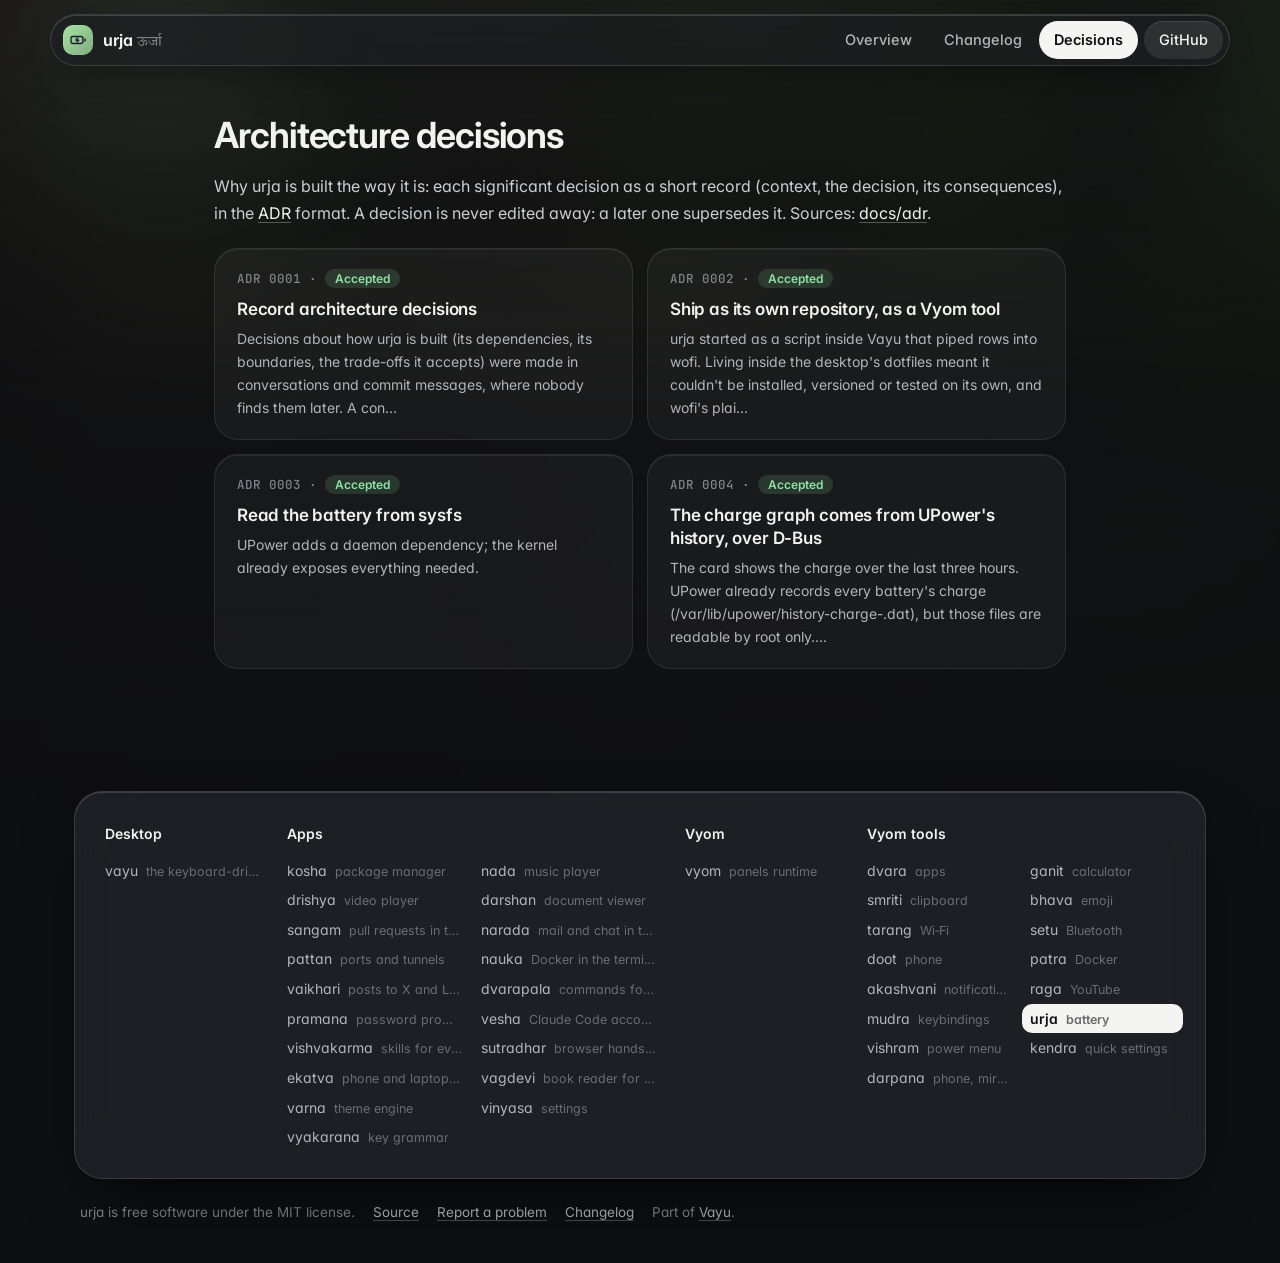
==== commit ad402c6a: "New screenshots in the Spatial look, with made-up demo data Co-Authored-By: Claude Opus 5.5 <noreply" ====
--- a/docs/adr/index.html
+++ b/docs/adr/index.html
@@ -13,7 +13,7 @@
 <link rel="preconnect" href="https://fonts.gstatic.com" crossorigin>
 <link href="https://fonts.googleapis.com/css2?family=Inter:wght@400;500;600;700&family=JetBrains+Mono:wght@400;500;600&family=Tiro+Devanagari+Sanskrit&display=swap" rel="stylesheet">
 <link rel="stylesheet" href="../assets/site.css">
-<style>:root{--tool:#8ee2a6}.backdrop:before{background-image:url("../assets/screenshots/urja.png")}</style>
+<style>:root{--tool:#8ee2a6}.backdrop:before{background-image:url("../assets/screenshots/urja.webp")}</style>
 </head>
 <body class="sub">
 <div class="backdrop" aria-hidden="true"></div>
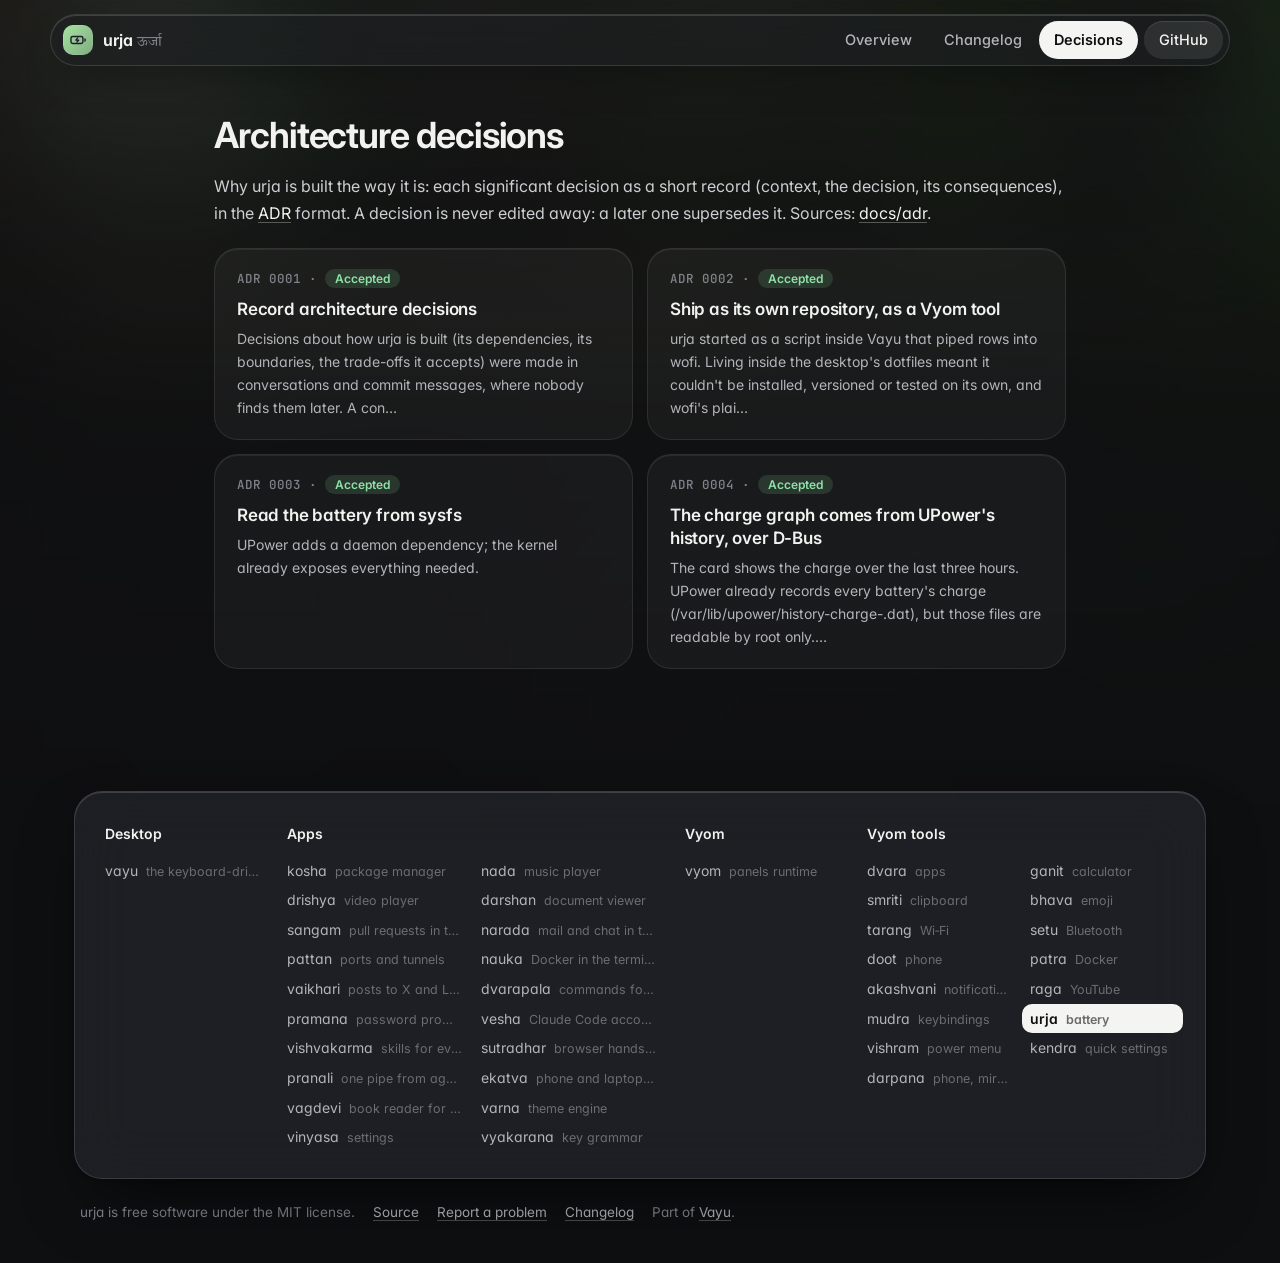
==== commit c8297412: "Website: pranali in the family list; build-site.py passes ruff Co-Authored-By: Claude Opus 5.5 <nore" ====
--- a/docs/adr/index.html
+++ b/docs/adr/index.html
@@ -24,7 +24,7 @@
 <div class="wrap solo"><article>
 <h2>Architecture decisions</h2><p>Why urja is built the way it is: each significant decision as a short record (context, the decision, its consequences), in the <a href="https://cognitect.com/blog/2011/11/15/documenting-architecture-decisions">ADR</a> format. A decision is never edited away: a later one supersedes it. Sources: <a href="https://github.com/Theyashsawarkar/urja/tree/main/docs/adr">docs/adr</a>.</p><div class="cards"><a class="card" href="0001-record-architecture-decisions.html"><div class="n">ADR 0001 · <span class="status accepted">Accepted</span></div><h3>Record architecture decisions</h3><p>Decisions about how urja is built (its dependencies, its boundaries, the trade-offs it accepts) were made in conversations and commit messages, where nobody finds them later. A con…</p></a><a class="card" href="0002-own-repository-as-a-vyom-tool.html"><div class="n">ADR 0002 · <span class="status accepted">Accepted</span></div><h3>Ship as its own repository, as a Vyom tool</h3><p>urja started as a script inside Vayu that piped rows into wofi. Living inside the desktop&#x27;s dotfiles meant it couldn&#x27;t be installed, versioned or tested on its own, and wofi&#x27;s plai…</p></a><a class="card" href="0003-sysfs-battery.html"><div class="n">ADR 0003 · <span class="status accepted">Accepted</span></div><h3>Read the battery from sysfs</h3><p>UPower adds a daemon dependency; the kernel already exposes everything needed.</p></a><a class="card" href="0004-charge-history-from-upower.html"><div class="n">ADR 0004 · <span class="status accepted">Accepted</span></div><h3>The charge graph comes from UPower&#x27;s history, over D-Bus</h3><p>The card shows the charge over the last three hours. UPower already records every battery&#x27;s charge (/var/lib/upower/history-charge-.dat), but those files are readable by root only.…</p></a></div>
 </article></div>
-<footer><div class="in glass"><div class=""><h4>Desktop</h4><div class="list"><a href="https://vayu.theyashsawarkar.dev/" class="">vayu <span>the keyboard-driven Wayland desktop</span></a></div></div><div class="g2"><h4>Apps</h4><div class="list"><a href="https://kosha.theyashsawarkar.dev/" class="">kosha <span>package manager</span></a><a href="https://nada.theyashsawarkar.dev/" class="">nada <span>music player</span></a><a href="https://drishya.theyashsawarkar.dev/" class="">drishya <span>video player</span></a><a href="https://darshan.theyashsawarkar.dev/" class="">darshan <span>document viewer</span></a><a href="https://sangam.theyashsawarkar.dev/" class="">sangam <span>pull requests in the terminal</span></a><a href="https://narada.theyashsawarkar.dev/" class="">narada <span>mail and chat in the terminal</span></a><a href="https://pattan.theyashsawarkar.dev/" class="">pattan <span>ports and tunnels</span></a><a href="https://nauka.theyashsawarkar.dev/" class="">nauka <span>Docker in the terminal</span></a><a href="https://vaikhari.theyashsawarkar.dev/" class="">vaikhari <span>posts to X and LinkedIn</span></a><a href="https://dvarapala.theyashsawarkar.dev/" class="">dvarapala <span>commands for AI agents, approved</span></a><a href="https://pramana.theyashsawarkar.dev/" class="">pramana <span>password prompts</span></a><a href="https://vesha.theyashsawarkar.dev/" class="">vesha <span>Claude Code accounts</span></a><a href="https://vishvakarma.theyashsawarkar.dev/" class="">vishvakarma <span>skills for every AI agent</span></a><a href="https://sutradhar.theyashsawarkar.dev/" class="">sutradhar <span>browser hands for AI agents</span></a><a href="https://ekatva.theyashsawarkar.dev/" class="">ekatva <span>phone and laptop, linked</span></a><a href="https://vagdevi.theyashsawarkar.dev/" class="">vagdevi <span>book reader for Android</span></a><a href="https://varna.theyashsawarkar.dev/" class="">varna <span>theme engine</span></a><a href="https://vinyasa.theyashsawarkar.dev/" class="">vinyasa <span>settings</span></a><a href="https://vyakarana.theyashsawarkar.dev/" class="">vyakarana <span>key grammar</span></a></div></div><div class=""><h4>Vyom</h4><div class="list"><a href="https://vyom.theyashsawarkar.dev/" class="">vyom <span>panels runtime</span></a></div></div><div class="g2"><h4>Vyom tools</h4><div class="list"><a href="https://dvara.theyashsawarkar.dev/" class="">dvara <span>apps</span></a><a href="https://ganit.theyashsawarkar.dev/" class="">ganit <span>calculator</span></a><a href="https://smriti.theyashsawarkar.dev/" class="">smriti <span>clipboard</span></a><a href="https://bhava.theyashsawarkar.dev/" class="">bhava <span>emoji</span></a><a href="https://tarang.theyashsawarkar.dev/" class="">tarang <span>Wi‑Fi</span></a><a href="https://setu.theyashsawarkar.dev/" class="">setu <span>Bluetooth</span></a><a href="https://doot.theyashsawarkar.dev/" class="">doot <span>phone</span></a><a href="https://patra.theyashsawarkar.dev/" class="">patra <span>Docker</span></a><a href="https://akashvani.theyashsawarkar.dev/" class="">akashvani <span>notifications</span></a><a href="https://raga.theyashsawarkar.dev/" class="">raga <span>YouTube</span></a><a href="https://mudra.theyashsawarkar.dev/" class="">mudra <span>keybindings</span></a><a href="https://urja.theyashsawarkar.dev/" class="me" aria-current="page">urja <span>battery</span></a><a href="https://vishram.theyashsawarkar.dev/" class="">vishram <span>power menu</span></a><a href="https://kendra.theyashsawarkar.dev/" class="">kendra <span>quick settings</span></a><a href="https://darpana.theyashsawarkar.dev/" class="">darpana <span>phone, mirrored</span></a></div></div></div>
+<footer><div class="in glass"><div class=""><h4>Desktop</h4><div class="list"><a href="https://vayu.theyashsawarkar.dev/" class="">vayu <span>the keyboard-driven Wayland desktop</span></a></div></div><div class="g2"><h4>Apps</h4><div class="list"><a href="https://kosha.theyashsawarkar.dev/" class="">kosha <span>package manager</span></a><a href="https://nada.theyashsawarkar.dev/" class="">nada <span>music player</span></a><a href="https://drishya.theyashsawarkar.dev/" class="">drishya <span>video player</span></a><a href="https://darshan.theyashsawarkar.dev/" class="">darshan <span>document viewer</span></a><a href="https://sangam.theyashsawarkar.dev/" class="">sangam <span>pull requests in the terminal</span></a><a href="https://narada.theyashsawarkar.dev/" class="">narada <span>mail and chat in the terminal</span></a><a href="https://pattan.theyashsawarkar.dev/" class="">pattan <span>ports and tunnels</span></a><a href="https://nauka.theyashsawarkar.dev/" class="">nauka <span>Docker in the terminal</span></a><a href="https://vaikhari.theyashsawarkar.dev/" class="">vaikhari <span>posts to X and LinkedIn</span></a><a href="https://dvarapala.theyashsawarkar.dev/" class="">dvarapala <span>commands for AI agents, approved</span></a><a href="https://pramana.theyashsawarkar.dev/" class="">pramana <span>password prompts</span></a><a href="https://vesha.theyashsawarkar.dev/" class="">vesha <span>Claude Code accounts</span></a><a href="https://vishvakarma.theyashsawarkar.dev/" class="">vishvakarma <span>skills for every AI agent</span></a><a href="https://sutradhar.theyashsawarkar.dev/" class="">sutradhar <span>browser hands for AI agents</span></a><a href="https://pranali.theyashsawarkar.dev/" class="">pranali <span>one pipe from agents to tools</span></a><a href="https://ekatva.theyashsawarkar.dev/" class="">ekatva <span>phone and laptop, linked</span></a><a href="https://vagdevi.theyashsawarkar.dev/" class="">vagdevi <span>book reader for Android</span></a><a href="https://varna.theyashsawarkar.dev/" class="">varna <span>theme engine</span></a><a href="https://vinyasa.theyashsawarkar.dev/" class="">vinyasa <span>settings</span></a><a href="https://vyakarana.theyashsawarkar.dev/" class="">vyakarana <span>key grammar</span></a></div></div><div class=""><h4>Vyom</h4><div class="list"><a href="https://vyom.theyashsawarkar.dev/" class="">vyom <span>panels runtime</span></a></div></div><div class="g2"><h4>Vyom tools</h4><div class="list"><a href="https://dvara.theyashsawarkar.dev/" class="">dvara <span>apps</span></a><a href="https://ganit.theyashsawarkar.dev/" class="">ganit <span>calculator</span></a><a href="https://smriti.theyashsawarkar.dev/" class="">smriti <span>clipboard</span></a><a href="https://bhava.theyashsawarkar.dev/" class="">bhava <span>emoji</span></a><a href="https://tarang.theyashsawarkar.dev/" class="">tarang <span>Wi‑Fi</span></a><a href="https://setu.theyashsawarkar.dev/" class="">setu <span>Bluetooth</span></a><a href="https://doot.theyashsawarkar.dev/" class="">doot <span>phone</span></a><a href="https://patra.theyashsawarkar.dev/" class="">patra <span>Docker</span></a><a href="https://akashvani.theyashsawarkar.dev/" class="">akashvani <span>notifications</span></a><a href="https://raga.theyashsawarkar.dev/" class="">raga <span>YouTube</span></a><a href="https://mudra.theyashsawarkar.dev/" class="">mudra <span>keybindings</span></a><a href="https://urja.theyashsawarkar.dev/" class="me" aria-current="page">urja <span>battery</span></a><a href="https://vishram.theyashsawarkar.dev/" class="">vishram <span>power menu</span></a><a href="https://kendra.theyashsawarkar.dev/" class="">kendra <span>quick settings</span></a><a href="https://darpana.theyashsawarkar.dev/" class="">darpana <span>phone, mirrored</span></a></div></div></div>
 <div class="bottom"><span>urja is free software under the MIT license.</span><a href="https://github.com/Theyashsawarkar/urja">Source</a><a href="https://github.com/Theyashsawarkar/urja/issues">Report a problem</a><a href="../changelog.html">Changelog</a><span>Part of <a href="https://vayu.theyashsawarkar.dev/">Vayu</a>.</span></div></footer>
 <script>
 document.querySelectorAll('pre.code').forEach(p=>{const b=document.createElement('button');b.className='copy';b.type='button';b.textContent='Copy';
